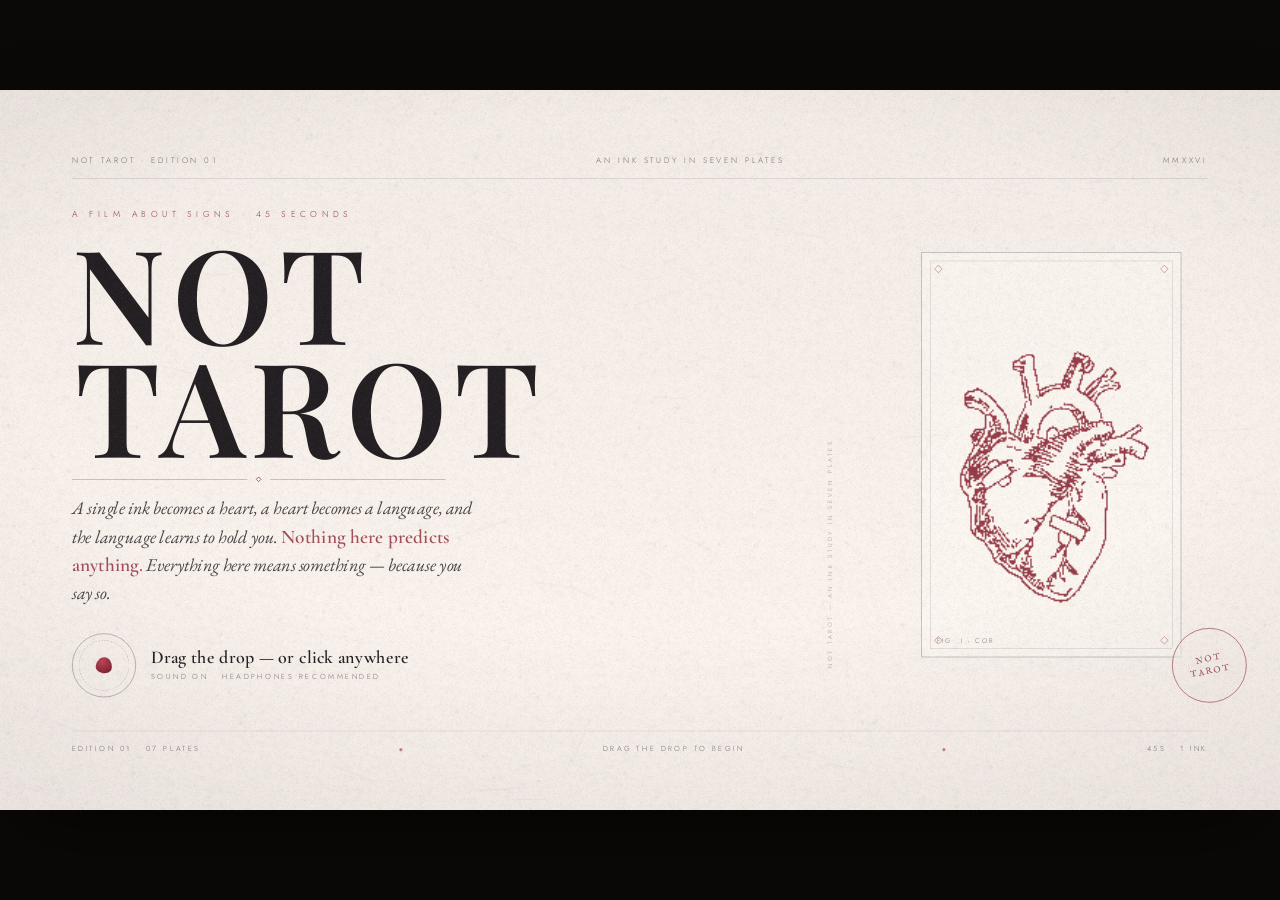
==== index.html @ 6664eb89 "decor pass: plate ornaments, index rail, symbol tooltips, keys 1-7" ====
<!DOCTYPE html>
<html lang="en" data-film="not-tarot">
<head>
<meta charset="utf-8">
<meta name="viewport" content="width=device-width,initial-scale=1,viewport-fit=cover">
<title>NOT TAROT — An Ink Study in Seven Plates</title>
<meta name="description" content="A 45-second ink film about symbols that refuse to mean one thing. Drag the drop, name a card, make your own meaning.">
<meta name="theme-color" content="#FAF2EC">
<style>@font-face{font-family:'Cormorant Garamond';font-style:normal;font-weight:400;font-display:block;src:url([data-uri]) format('woff2');}
@font-face{font-family:'Cormorant Garamond';font-style:normal;font-weight:500;font-display:block;src:url([data-uri]) format('woff2');}
@font-face{font-family:'Cormorant Garamond';font-style:normal;font-weight:600;font-display:block;src:url([data-uri]) format('woff2');}
@font-face{font-family:'Cormorant Garamond';font-style:italic;font-weight:400;font-display:block;src:url([data-uri]) format('woff2');}
@font-face{font-family:'Playfair Display';font-style:normal;font-weight:500;font-display:block;src:url([data-uri]) format('woff2');}
@font-face{font-family:'Playfair Display';font-style:normal;font-weight:600;font-display:block;src:url([data-uri]) format('woff2');}
@font-face{font-family:'Playfair Display';font-style:normal;font-weight:700;font-display:block;src:url([data-uri]) format('woff2');}
@font-face{font-family:'EB Garamond';font-style:normal;font-weight:400;font-display:block;src:url([data-uri]) format('woff2');}
@font-face{font-family:'EB Garamond';font-style:italic;font-weight:400;font-display:block;src:url([data-uri]) format('woff2');}
@font-face{font-family:'Jost';font-style:normal;font-weight:300;font-display:block;src:url([data-uri]) format('woff2');}
@font-face{font-family:'Jost';font-style:normal;font-weight:400;font-display:block;src:url([data-uri]) format('woff2');}
@font-face{font-family:'Jost';font-style:normal;font-weight:500;font-display:block;src:url([data-uri]) format('woff2');}
@font-face{font-family:'IM Fell English SC';font-style:normal;font-weight:400;font-display:block;src:url([data-uri]) format('woff2');}
@font-face{font-family:'Pinyon Script';font-style:normal;font-weight:400;font-display:block;src:url([data-uri]) format('woff2');}</style>
<style>/* ===== base.css ===== */
/* =====================================================================
   NOT TAROT — v4 “ANTIQUE PLATE” EDITION
   base.css — palette, type, stage, paper, chrome, film treatment
   ===================================================================== */
:root{
  --pageWhite:#FEFAF9; --cream:#FAF2EC; --blush:#F7C7C7; --rose:#F6B7CC;
  --paleRose:#FCE9EF; --mauve:#D8A5B8; --plum:#241F22; --berry:#8F2C3B;
  --crimson:#B01F38; --gold:#7B5521; --lamp:#14100F; --env:#0B0908;
  --bone:#F7F2E6; --lilac:#CFC3D2; --mint:#B7D8DC; --warm:#FFF8EE;

  --f-display:'Cormorant Garamond',Georgia,serif;
  --f-word:'Playfair Display',Georgia,serif;
  --f-mono:'Jost','Futura','Century Gothic',sans-serif;
  --f-cap:'EB Garamond',Georgia,serif;
  --f-fell:'IM Fell English SC',Georgia,serif;

  --ink:var(--plum);
  --ink-soft:rgba(36,31,34,.62);
  --hair:rgba(36,31,34,.34);

  --s:1;
  --vw:1920px; --vh:1080px;
}
*{box-sizing:border-box;-webkit-font-smoothing:antialiased;-moz-osx-font-smoothing:grayscale;}
html,body{height:100%;}
html{text-size-adjust:100%;}
body{
  margin:0;background:var(--env);color:var(--plum);
  font-family:var(--f-display);
  overflow:hidden;overscroll-behavior:none;
  -webkit-tap-highlight-color:transparent;
}
body.capture{background:var(--cream);}
button{font:inherit;color:inherit;background:none;border:0;padding:0;cursor:pointer;}
a{color:inherit;}
::selection{background:var(--berry);color:var(--bone);}

/* ---------------------------------------------------------------- fit / stage */
#fit{position:fixed;inset:0;display:grid;place-items:center;overflow:hidden;}
#stage{
  position:absolute;left:50%;top:50%;width:1920px;height:1080px;
  transform:translate(-50%,-50%) scale(var(--s));
  transform-origin:50% 50%;
  isolation:isolate;overflow:hidden;
  background:var(--cream);
  box-shadow:0 42px 120px -30px rgba(0,0,0,.72),0 2px 0 rgba(255,255,255,.05) inset;
  cursor:none;
}
body.capture #stage{box-shadow:none;cursor:default;}
body.vertical #stage{box-shadow:none;}

/* ------------------------------------------------------------------- paper */
.paper{
  position:absolute;inset:0;background-size:cover;background-position:center;
  opacity:0;will-change:opacity,filter;
}
#paperA{opacity:1;}
#paperTone{
  position:absolute;inset:0;opacity:0;pointer-events:none;
  will-change:opacity;
}

/* -------------------------------------------------------------------- art */
#art{position:absolute;inset:0;will-change:transform;transform-origin:50% 50%;}
#scenes,#fx{position:absolute;inset:0;}
#fx{pointer-events:none;z-index:60;}
.scene{position:absolute;inset:0;display:none;overflow:hidden;}
.scene.on{display:block;}
.scene *{will-change:transform,opacity;}
.sym{
  position:absolute;background-repeat:no-repeat;background-position:center;
  background-size:contain;pointer-events:none;
}

/* -------------------------------------------------------- film treatment */
/* painted with normal compositing: RGB paper, RGBA grain / vignette / plate.
   no mix-blend-mode here — a parent opacity / stacking context can silence it. */
#plateShadow{position:absolute;inset:0;background-size:100% 100%;opacity:.42;pointer-events:none;}
#vignette{position:absolute;inset:0;background-size:100% 100%;opacity:.55;pointer-events:none;}
#grain{position:absolute;inset:0;pointer-events:none;z-index:70;}
#grain i{
  position:absolute;inset:-72px;display:block;opacity:0;
  background-repeat:repeat;background-size:224px 224px;
  will-change:opacity,background-position;
}

/* ------------------------------------------------------------------ chrome */
#chrome{
  position:absolute;inset:0;pointer-events:none;z-index:40;
  color:var(--ink);
  font-family:var(--f-mono);font-weight:300;
  transition:color .001s;
}
#rules{position:absolute;inset:0;width:100%;height:100%;overflow:visible;}
#rules rect,#rules path{fill:none;}
.hdr,.ftr{
  position:absolute;left:100px;right:100px;
  display:flex;align-items:baseline;justify-content:space-between;gap:24px;
  font-size:13px;line-height:1;letter-spacing:.30em;text-transform:uppercase;
  opacity:.78;white-space:nowrap;
}
.hdr{top:96px;}
.ftr{bottom:96px;font-size:11.5px;letter-spacing:.26em;opacity:.62;}
.hdr span,.ftr span{display:inline-block;}
#hdR{text-align:right;font-variant-numeric:tabular-nums;}
#ftR{text-align:right;}
.ftd{color:var(--berry);opacity:.9;font-size:9px;transform:translateY(-1px);}
#hdC{font-family:var(--f-cap);font-style:italic;font-size:16px;letter-spacing:.10em;text-transform:none;color:var(--berry);opacity:.92;}
.hdr span,#hdC{transition:color .001s;}
/* on the only black plate the berry ink disappears — re-ink the small type */
body.dark #hdC{color:var(--bone);opacity:.72;}
body.dark #capT,body.dark #capN{color:var(--gold);}
body.dark #ftd{color:var(--gold);}
body.dark .ftd{color:var(--gold);}

#cap{position:absolute;left:100px;bottom:148px;display:flex;align-items:baseline;gap:16px;max-width:820px;}
#capN{font-family:var(--f-fell);font-size:14px;letter-spacing:.16em;opacity:.5;transform:translateY(-2px);white-space:nowrap;}
#capT{font-family:var(--f-cap);font-style:italic;font-size:26px;line-height:1.25;color:var(--berry);opacity:.9;letter-spacing:.012em;}

/* registration marks — pattern of etched corner crosses */
.mk{
  position:absolute;width:18px;height:18px;opacity:.34;
  background:
    linear-gradient(currentColor,currentColor) 50% 0/1px 100% no-repeat,
    linear-gradient(currentColor,currentColor) 0 50%/100% 1px no-repeat;
}
.mk::after{
  content:"";position:absolute;left:50%;top:50%;width:6px;height:6px;
  transform:translate(-50%,-50%) rotate(45deg);
  border:1px solid currentColor;background:transparent;
}
.mk-tl{left:50px;top:50px;} .mk-tr{right:50px;top:50px;}
.mk-bl{left:50px;bottom:50px;} .mk-br{right:50px;bottom:50px;}

/* --------------------------------------------------------------- vertical */
#verticalFrame{position:fixed;inset:0;display:none;pointer-events:none;z-index:5;}
body.vertical #verticalFrame{display:block;}
.vf-top,.vf-bot{
  position:absolute;left:0;right:0;display:flex;flex-direction:column;
  align-items:center;justify-content:center;gap:14px;
  font-family:var(--f-mono);font-weight:300;color:var(--bone);
  text-transform:uppercase;letter-spacing:.42em;font-size:15px;
  background:var(--env);
}
.vf-top{top:0;height:calc((100vh - var(--vh)) / 2);}
.vf-bot{bottom:0;height:calc((100vh - var(--vh)) / 2);}
.vf-top em,.vf-bot em{
  font-family:var(--f-cap);font-style:italic;font-size:15px;letter-spacing:.22em;
  color:var(--gold);text-transform:none;opacity:.9;
}

/* --------------------------------------------------------------- a11y/anim */
@media (prefers-reduced-motion:reduce){
  #grain,#plateShadow,#vignette{opacity:.4;}
}
body.noanim *{animation:none!important;}

/* ===== ui.css ===== */
/* =====================================================================
   ui.css — HUD, title plate (poster), chapters, overlays, cursor
   ===================================================================== */

/* ------------------------------------------------------------------ HUD */
#hud{
  position:absolute;left:50%;bottom:30px;z-index:50;width:1240px;
  transform:translateX(-50%);
  font-family:var(--f-mono);font-weight:300;font-size:11px;letter-spacing:.26em;
  text-transform:uppercase;color:var(--plum);
  opacity:0;pointer-events:none;transition:opacity .4s ease;
}
#hud.on{opacity:1;}
#hud.live{pointer-events:auto;}
body.playing #hud.on{opacity:.96;}

.hud-bar{position:relative;height:24px;margin-bottom:12px;pointer-events:auto;cursor:none;}
.hud-line{position:absolute;left:0;right:0;top:50%;height:1px;background:rgba(36,31,34,.30);}
#hudFill{position:absolute;left:0;top:-1px;height:2px;width:0;background:var(--berry);opacity:.9;}
#hudDot{
  position:absolute;top:50%;left:0;width:9px;height:9px;margin:-4.5px 0 0 -4.5px;border-radius:50%;
  background:var(--berry);box-shadow:0 0 0 4px rgba(250,242,236,.85);
  transition:transform .18s ease;
}
.hud-bar:hover #hudDot{transform:scale(1.35);}
.hud-tip{
  position:absolute;top:-30px;left:0;padding:5px 10px 6px;
  background:rgba(36,31,34,.92);color:var(--bone);
  font-size:10px;letter-spacing:.22em;white-space:nowrap;
  opacity:0;transform:translate(-50%,4px);transition:opacity .18s ease,transform .18s ease;
  pointer-events:none;
}
.hud-bar:hover .hud-tip{opacity:1;transform:translate(-50%,0);}

.hud-row{display:flex;align-items:center;justify-content:space-between;gap:20px;pointer-events:auto;}
.hud-l,.hud-r{display:flex;align-items:center;gap:14px;}
.hud-c{display:flex;align-items:center;gap:10px;font-size:10.5px;letter-spacing:.24em;opacity:.72;font-variant-numeric:tabular-nums;}
.hud-slash{opacity:.45;}

.hb{
  position:relative;display:inline-flex;align-items:center;justify-content:center;
  height:26px;padding:0 12px;border:1px solid rgba(36,31,34,.26);
  font-size:10px;letter-spacing:.24em;text-transform:uppercase;
  color:var(--plum);background:rgba(250,242,236,.35);
  transition:background .2s ease,color .2s ease,border-color .2s ease,letter-spacing .2s ease;
  cursor:none;
}
.hb:hover{background:var(--plum);color:var(--bone);border-color:var(--plum);}
.hb-ico{width:28px;padding:0;font-size:11px;letter-spacing:0;}
#playIco{font-size:9px;transform:translateX(.5px);}
#hudAct{color:var(--berry);font-size:10px;letter-spacing:.28em;margin-left:6px;}
#bSound.off{opacity:.45;}

/* -------------------------------------------------------------- title plate */
#poster{
  position:absolute;inset:0;z-index:55;background-size:cover;background-position:center;
  opacity:1;visibility:visible;transition:opacity .7s ease,visibility .7s;
  cursor:none;overflow:hidden;
}
#poster.gone{opacity:0;visibility:hidden;pointer-events:none;}
#poster::after{
  content:"";position:absolute;inset:0;pointer-events:none;
  background:radial-gradient(120% 90% at 50% 40%,transparent 40%,rgba(36,31,34,.14) 100%);
  mix-blend-mode:multiply;
}
body.poster #chrome{opacity:0;}
#chrome{opacity:1;transition:opacity .5s ease;}

.p-wrap{position:absolute;inset:0;padding:96px 108px 84px;display:flex;flex-direction:column;}
.p-top,.p-bot{
  display:flex;align-items:center;justify-content:space-between;gap:20px;
  font-family:var(--f-mono);font-weight:300;font-size:12px;letter-spacing:.34em;
  text-transform:uppercase;color:var(--plum);opacity:.62;
}
.p-top{border-bottom:1px solid rgba(36,31,34,.24);padding-bottom:18px;}
.p-bot{border-top:1px solid rgba(36,31,34,.24);padding-top:18px;margin-top:auto;font-size:11px;}
.p-sep{color:var(--berry);font-size:8px;opacity:.9;}

.p-main{flex:1;display:grid;grid-template-columns:1fr 470px;gap:64px;align-items:center;}
.p-left{display:flex;flex-direction:column;align-items:flex-start;}
.p-kicker{
  font-family:var(--f-mono);font-weight:300;font-size:13px;letter-spacing:.52em;
  text-transform:uppercase;color:var(--berry);opacity:.9;margin-bottom:22px;
}
.p-title{
  margin:0;font-family:var(--f-word);font-weight:600;color:var(--plum);
  font-size:196px;line-height:.86;letter-spacing:.055em;
  text-transform:uppercase;
}
.p-title spam,.p-title span{display:block;}
.p-title span:nth-child(2){padding-left:4px;}
.p-rule{display:flex;align-items:center;gap:14px;margin:26px 0 20px;width:560px;max-width:100%;}
.p-rule::before,.p-rule::after{content:"";flex:1;height:1px;background:rgba(36,31,34,.35);}
.p-rule i{width:6px;height:6px;transform:rotate(45deg);border:1px solid var(--berry);display:block;}
.p-lede{
  margin:0 0 34px;font-family:var(--f-cap);font-style:italic;
  font-size:27px;line-height:1.5;color:var(--plum);opacity:.82;max-width:620px;
}
.p-lede b{font-style:normal;font-family:var(--f-display);font-weight:600;font-size:29px;color:var(--berry);}

.p-drop{
  position:relative;display:flex;align-items:center;gap:22px;
  padding:6px 0;pointer-events:auto;
}
.p-drop-ring{
  position:relative;width:96px;height:96px;flex:none;border-radius:50%;
  border:1px solid rgba(36,31,34,.42);
  display:grid;place-items:center;transition:border-color .3s ease;
}
.p-drop-ring::before{
  content:"";position:absolute;inset:9px;border-radius:50%;
  border:1px dashed rgba(36,31,34,.22);
  animation:spin 26s linear infinite;
}
@keyframes spin{to{transform:rotate(360deg);}}
.p-drop-dot{
  width:24px;height:24px;border-radius:50% 50% 50% 50%/60% 60% 40% 40%;
  background:radial-gradient(circle at 36% 30%,#C8445A,var(--berry) 62%,#5E1521);
  transform:rotate(8deg);
  box-shadow:0 0 0 0 rgba(143,44,59,.28);
  animation:dropPulse 2.6s cubic-bezier(.4,0,.2,1) infinite;
  will-change:transform;
}
@keyframes dropPulse{
  0%,100%{box-shadow:0 0 0 0 rgba(143,44,59,.30);}
  55%{box-shadow:0 0 0 16px rgba(143,44,59,0);}
}
.p-drop:hover .p-drop-ring{border-color:var(--berry);}
.p-drop-hint{display:flex;flex-direction:column;gap:7px;}
.p-drop-hint b{
  font-family:var(--f-display);font-weight:600;font-size:27px;letter-spacing:.02em;
  color:var(--plum);line-height:1;text-transform:none;
}
.p-drop-hint span{
  font-family:var(--f-mono);font-weight:300;font-size:11px;letter-spacing:.34em;
  text-transform:uppercase;color:var(--plum);opacity:.6;
}
.p-drop.dragging .p-drop-dot{animation:none;transform:scale(.86);}

.p-right{position:relative;height:640px;}
.p-plate{
  position:absolute;inset:0;border:1px solid rgba(36,31,34,.34);
  background:rgba(255,251,247,.36);
  display:grid;place-items:center;overflow:hidden;
}
.p-plate::before{
  content:"";position:absolute;inset:12px;border:1px solid rgba(36,31,34,.16);
  pointer-events:none;
}
.p-plate-art{
  width:118%;height:118%;background-repeat:no-repeat;background-position:center;
  background-size:contain;opacity:.92;
  animation:plateBreath 7.2s ease-in-out infinite;
}
@keyframes plateBreath{0%,100%{transform:scale(1) rotate(-1.1deg);}50%{transform:scale(1.022) rotate(-.4deg);}}
.p-plate figcaption{
  position:absolute;left:22px;right:22px;bottom:16px;
  display:flex;justify-content:space-between;align-items:baseline;
  font-family:var(--f-mono);font-weight:300;font-size:10px;letter-spacing:.3em;
  text-transform:uppercase;color:var(--plum);opacity:.6;
}
.p-plate .p-corner{position:absolute;width:9px;height:9px;border:1px solid var(--berry);opacity:.55;transform:rotate(45deg);}
.p-plate .c1{left:20px;top:20px;} .p-plate .c2{right:20px;top:20px;}
.p-plate .c3{left:20px;bottom:20px;} .p-plate .c4{right:20px;bottom:20px;}
.p-side{
  position:absolute;left:-104px;top:0;bottom:0;display:flex;align-items:center;
  font-family:var(--f-mono);font-weight:300;font-size:9px;letter-spacing:.42em;
  text-transform:uppercase;color:var(--plum);opacity:.42;
  writing-mode:vertical-rl;transform:rotate(180deg);
}
.p-stamp{
  position:absolute;right:-58px;bottom:-52px;width:112px;height:112px;border-radius:50%;
  border:1px solid var(--berry);display:grid;place-items:center;
  color:var(--berry);font-family:var(--f-fell);font-size:13px;letter-spacing:.18em;
  text-align:center;line-height:1.35;opacity:.8;transform:rotate(-11deg);
  background:rgba(250,242,236,.75);
}

/* --------------------------------------------------------------- chapters */
#chapters{
  position:absolute;right:26px;top:50%;transform:translateY(-50%);z-index:52;
  display:flex;flex-direction:column;gap:15px;align-items:flex-end;
  opacity:0;pointer-events:none;transition:opacity .4s ease;
}
#chapters.on{opacity:1;pointer-events:auto;}
.chap{
  position:relative;width:22px;height:22px;display:grid;place-items:center;cursor:none;
}
.chap::before{
  content:"";width:5px;height:5px;border-radius:50%;
  border:1px solid rgba(36,31,34,.55);background:transparent;
  transition:background .25s ease,transform .25s ease,border-color .25s ease;
}
.chap:hover::before{background:var(--berry);border-color:var(--berry);transform:scale(1.4);}
.chap.on::before{background:var(--berry);border-color:var(--berry);transform:scale(1.15);}
.chap .cn{
  position:absolute;right:30px;top:50%;white-space:nowrap;
  font-family:var(--f-mono);font-weight:300;font-size:10px;letter-spacing:.26em;
  text-transform:uppercase;color:var(--plum);opacity:0;
  transform:translateY(-50%) translateX(8px);
  transition:opacity .22s ease,transform .22s ease;pointer-events:none;
  background:rgba(250,242,236,.9);padding:3px 8px;
}
.chap:hover .cn{opacity:.9;transform:translateY(-50%) translateX(0);}
body.dark #chapters .chap::before{border-color:rgba(247,242,230,.5);}
body.dark #chapters .chap .cn{color:var(--bone);background:rgba(11,9,8,.8);}

/* -------------------------------------------------------------- hold ring */
#holdRing{
  position:absolute;left:50%;bottom:126px;z-index:54;transform:translate(-50%,8px) scale(.94);
  display:flex;flex-direction:column;align-items:center;gap:8px;
  opacity:0;transition:opacity .22s ease,transform .3s ease;pointer-events:none;
}
#holdRing.on{opacity:1;transform:translate(-50%,0) scale(1);}
#holdRing svg{width:58px;height:58px;}
#holdRing circle{
  fill:none;stroke:var(--berry);stroke-width:2;
  stroke-dasharray:289;stroke-dashoffset:289;
  transform:rotate(-90deg);transform-origin:50% 50%;
}
#holdRing span{font-family:var(--f-mono);font-size:9px;letter-spacing:.44em;color:var(--berry);text-transform:uppercase;}

/* ----------------------------------------------------------------- drawer */
#drawer{
  position:absolute;inset:0;z-index:58;display:grid;place-items:center;
  background:rgba(11,9,8,.82);
  opacity:0;visibility:hidden;transition:opacity .5s ease,visibility .5s;
}
#drawer.on{opacity:1;visibility:visible;}
.dw{
  position:relative;width:1060px;min-height:560px;padding:54px 56px 46px;
  background-color:var(--cream);background-size:cover;
  border:1px solid rgba(36,31,34,.3);
  box-shadow:0 40px 100px -20px rgba(0,0,0,.85);
  display:grid;grid-template-columns:400px 1fr;gap:52px;
  cursor:default;
}
.dw::before{content:"";position:absolute;inset:10px;border:1px solid rgba(36,31,34,.16);pointer-events:none;}
.dw-art{
  position:relative;height:452px;border:1px solid rgba(36,31,34,.3);
  display:grid;place-items:center;overflow:hidden;background:rgba(255,252,248,.5);
}
.dw-art .sym{position:absolute;inset:6%;width:88%;height:88%;background-size:contain;background-position:center;}
.dw-art .dw-no{
  position:absolute;left:16px;top:12px;font-family:var(--f-fell);font-size:12px;
  letter-spacing:.2em;opacity:.55;
}
.dw-art .dw-latin{
  position:absolute;left:0;right:0;bottom:12px;text-align:center;
  font-family:var(--f-mono);font-size:9.5px;letter-spacing:.36em;text-transform:uppercase;opacity:.55;
}
.dw-txt{display:flex;flex-direction:column;justify-content:center;padding-right:10px;}
.dw-kick{
  font-family:var(--f-mono);font-weight:300;font-size:10.5px;letter-spacing:.42em;
  text-transform:uppercase;color:var(--berry);margin-bottom:16px;
}
.dw-name{
  margin:0 0 8px;font-family:var(--f-display);font-weight:600;font-size:62px;
  line-height:.98;letter-spacing:.03em;text-transform:uppercase;color:var(--plum);
}
.dw-latin{font-family:var(--f-cap);font-style:italic;font-size:19px;color:var(--plum);opacity:.6;margin-bottom:22px;}
.dw-sep{width:100%;height:1px;background:rgba(36,31,34,.24);margin-bottom:22px;position:relative;}
.dw-sep::after{
  content:"◆";position:absolute;left:50%;top:50%;transform:translate(-50%,-50%);
  font-size:7px;color:var(--berry);background:var(--cream);padding:0 8px;
}
.dw-mean{
  margin:0 0 14px;font-family:var(--f-cap);font-style:italic;font-size:25px;line-height:1.42;
  color:var(--plum);opacity:.9;
}
.dw-zh{
  margin:0;font-family:var(--f-display);font-size:17px;line-height:1.75;color:var(--berry);opacity:.86;
  letter-spacing:.04em;
}
.dw-btns{display:flex;gap:12px;margin-top:34px;flex-wrap:wrap;}
.dw-btns .hb{height:34px;padding:0 18px;font-size:10.5px;}
.dw-btns .hb.primary{background:var(--plum);color:var(--bone);border-color:var(--plum);}
.dw-btns .hb.primary:hover{background:var(--berry);border-color:var(--berry);}
.dw-close{
  position:absolute;right:16px;top:12px;width:28px;height:28px;
  display:grid;place-items:center;font-family:var(--f-mono);font-size:13px;
  color:var(--plum);opacity:.55;cursor:pointer;transition:.2s;
}
.dw-close:hover{opacity:1;transform:rotate(90deg);}

/* ------------------------------------------------------------------- help */
#help{
  position:absolute;inset:0;z-index:59;display:grid;place-items:center;
  background:rgba(11,9,8,.78);opacity:0;visibility:hidden;
  transition:opacity .4s ease,visibility .4s;
}
#help.on{opacity:1;visibility:visible;}
.hp{
  width:920px;padding:48px 54px 42px;position:relative;
  background-color:var(--cream);background-size:cover;
  border:1px solid rgba(36,31,34,.3);box-shadow:0 40px 100px -20px rgba(0,0,0,.85);
}
.hp h3{
  margin:0 0 6px;font-family:var(--f-display);font-weight:600;font-size:40px;
  letter-spacing:.04em;text-transform:uppercase;
}
.hp .hp-sub{font-family:var(--f-cap);font-style:italic;font-size:18px;opacity:.65;margin-bottom:30px;}
.hp-grid{display:grid;grid-template-columns:1fr 1fr;gap:12px 48px;}
.hp-row{display:flex;align-items:baseline;justify-content:space-between;gap:18px;padding:9px 0;border-bottom:1px solid rgba(36,31,34,.14);}
.hp-row span{font-family:var(--f-cap);font-size:17px;color:var(--plum);opacity:.85;}
.hp-row kbd{
  font-family:var(--f-mono);font-size:10px;letter-spacing:.16em;
  border:1px solid rgba(36,31,34,.32);padding:4px 8px;color:var(--berry);
  background:rgba(255,255,255,.3);white-space:nowrap;
}
.hp-note{margin-top:26px;font-family:var(--f-cap);font-style:italic;font-size:16px;opacity:.6;}

/* ------------------------------------------------------------------ toast */
#toast{
  position:absolute;left:50%;bottom:150px;z-index:57;transform:translate(-50%,10px);
  padding:9px 18px 10px;background:rgba(36,31,34,.93);color:var(--bone);
  font-family:var(--f-mono);font-weight:300;font-size:10px;letter-spacing:.3em;
  text-transform:uppercase;opacity:0;pointer-events:none;
  transition:opacity .3s ease,transform .3s ease;white-space:nowrap;
}
#toast.on{opacity:1;transform:translate(-50%,0);}

/* ----------------------------------------------------------------- cursor */
#cursor{position:absolute;left:0;top:0;z-index:95;pointer-events:none;opacity:0;transition:opacity .3s ease;}
#cursor b{
  position:absolute;left:0;top:0;width:5px;height:5px;border-radius:50%;
  background:var(--berry);transform:translate(-50%,-50%);
}
#cursor i{
  position:absolute;left:0;top:0;width:26px;height:26px;border-radius:50%;
  border:1px solid rgba(143,44,59,.5);
  transform:translate(-50%,-50%);
  transition:width .25s ease,height .25s ease,border-color .25s ease,opacity .2s;
}
body.cur-on #cursor{opacity:1;}
body.cur-hot #cursor i{width:44px;height:44px;border-color:rgba(143,44,59,.95);}
body.cur-drag #cursor i{width:14px;height:14px;border-color:var(--berry);}
body.dark #cursor b{background:var(--gold);}
body.dark #cursor i{border-color:rgba(123,85,33,.7);}

/* ------------------------------------------------------------ capture mode */
body.capture #hud,body.capture #chapters,body.capture #poster,
body.capture #drawer,body.capture #help,body.capture #toast,
body.capture #cursor,body.capture #holdRing,body.capture #verticalFrame{display:none!important;}
body.capture #stage{box-shadow:none;}
body.capture #chrome{opacity:1!important;}

/* small screens: HUD scales with stage automatically (stage is transformed) */

/* ===== acts.css ===== */
/* =====================================================================
   acts.css — the eleven plates (scene art)
   all positions authored on the 1920×1080 plate
   ===================================================================== */

/* ---------------------------------------------------------------- helpers */
.abs{position:absolute;}
.lab{
  font-family:var(--f-mono);font-weight:300;font-size:11px;letter-spacing:.32em;
  text-transform:uppercase;opacity:.62;white-space:nowrap;
}
.lab.berry{color:var(--berry);opacity:.92;}
.lab.bone{color:var(--bone);}
.fell{font-family:var(--f-fell);letter-spacing:.14em;}
.ital{font-family:var(--f-cap);font-style:italic;}
.hl{height:1px;background:rgba(36,31,34,.3);transform-origin:0 50%;}
.hl.bone{background:rgba(247,242,230,.4);}
.hl.berry{background:rgba(143,44,59,.5);}
.vlab{writing-mode:vertical-rl;transform:rotate(180deg);}
.kick{
  font-family:var(--f-mono);font-weight:300;font-size:12px;letter-spacing:.5em;
  text-transform:uppercase;color:var(--berry);opacity:.9;
}
.dia{width:6px;height:6px;border:1px solid var(--berry);transform:rotate(45deg);display:inline-block;}
.ghost{opacity:.055;filter:saturate(.6);}

/* =========================================================== S1 — THE DROP */
.s1-staff{position:absolute;left:300px;top:120px;bottom:140px;width:1px;background:rgba(36,31,34,.16);}
.s1-staff.b{left:1620px;}
.s1-staff::before,.s1-staff::after{content:"";position:absolute;left:-4px;width:9px;height:1px;background:rgba(36,31,34,.4);}
.s1-staff::before{top:0;} .s1-staff::after{bottom:0;}
.s1-target{
  position:absolute;left:734px;top:540px;width:0;height:0;
}
.s1-ring{
  position:absolute;left:50%;top:50%;width:220px;height:220px;margin:-110px 0 0 -110px;
  border-radius:50%;border:1px solid rgba(36,31,34,.4);
}
.s1-ring::before{
  content:"";position:absolute;inset:-18px;border-radius:50%;
  border:1px dashed rgba(36,31,34,.18);
}
.s1-ring::after{
  content:"";position:absolute;left:50%;top:50%;width:5px;height:5px;
  margin:-2.5px 0 0 -2.5px;transform:rotate(45deg);border:1px solid var(--berry);
}
.s1-ring .tk{position:absolute;left:50%;top:50%;width:1px;height:1px;background:rgba(36,31,34,.42);transform-origin:50% 0;}
.s1-drop{
  position:absolute;left:620px;top:180px;width:44px;height:58px;margin-left:-22px;
  border-radius:48% 52% 50% 50%/66% 64% 34% 36%;
  background:var(--berry);
  transform-origin:50% 100%;will-change:transform,opacity;
}
.s1-splash{
  position:absolute;left:734px;top:540px;width:0;height:0;
}
.s1-splash i{
  position:absolute;left:50%;top:50%;width:300px;height:300px;margin:-150px 0 0 -150px;
  border-radius:50%;border:1.4px solid rgba(143,44,59,.55);opacity:0;
}
.s1-copy{position:absolute;left:1080px;top:322px;width:700px;}
.s1-copy .kick{margin-bottom:26px;}
.s1-big{
  margin:0;font-family:var(--f-display);font-weight:500;
  font-size:132px;line-height:.88;letter-spacing:.02em;text-transform:uppercase;color:var(--plum);
}
.s1-big span{display:block;}
.s1-big span:nth-child(2){color:var(--berry);font-style:italic;font-weight:400;letter-spacing:.01em;}
.s1-rule{display:flex;align-items:center;gap:14px;margin:30px 0 22px;width:520px;}
.s1-rule::before{content:"";height:1px;flex:1;background:rgba(36,31,34,.3);}
.s1-rule .dia{flex:none;}
.s1-rule::after{content:"";height:1px;width:80px;background:rgba(36,31,34,.3);}
.s1-lede{font-family:var(--f-cap);font-style:italic;font-size:26px;line-height:1.5;color:var(--plum);opacity:.78;max-width:560px;margin:0;}
.s1-vert{position:absolute;left:120px;top:400px;font-family:var(--f-mono);font-weight:300;font-size:11px;letter-spacing:.5em;text-transform:uppercase;color:var(--plum);opacity:.4;writing-mode:vertical-rl;transform:rotate(180deg);}
.s1-num{position:absolute;right:150px;top:210px;font-family:var(--f-fell);font-size:64px;color:var(--berry);opacity:.16;letter-spacing:.1em;}

/* ======================================================= S2 — THE HEART */
.s2-ecg{position:absolute;left:0;top:0;width:1920px;height:1080px;overflow:visible;}
.s2-ecg path{fill:none;stroke-linecap:round;stroke-linejoin:round;}
.s2-ruler{position:absolute;left:100px;right:100px;top:722px;height:16px;color:rgba(36,31,34,.3);}
.s2-ruler::before{
  content:"";position:absolute;inset:0;
  background-image:repeating-linear-gradient(90deg,currentColor 0 1px,transparent 1px 24px);
  -webkit-mask-image:linear-gradient(90deg,transparent,#000 8%,#000 92%,transparent);
  mask-image:linear-gradient(90deg,transparent,#000 8%,#000 92%,transparent);
}
.s2-ruler::after{
  content:"";position:absolute;left:0;right:0;top:8px;height:1px;background:rgba(36,31,34,.2);
}
.s2-heart{
  position:absolute;left:600px;top:540px;width:600px;height:600px;margin:-300px 0 0 -300px;
  background-repeat:no-repeat;background-position:center;background-size:contain;
  transform-origin:50% 52%;will-change:transform;
}
.s2-copy{position:absolute;left:1100px;top:290px;width:720px;}
.s2-copy .kick{margin-bottom:26px;}
.s2-line{overflow:hidden;margin-bottom:0;padding-bottom:.15em;}
.s2-line b{
  display:block;font-family:var(--f-display);font-weight:500;font-size:96px;
  line-height:.94;letter-spacing:.015em;text-transform:uppercase;color:var(--plum);
  transform:translateY(120%);will-change:transform;
}
.s2-line:nth-child(2) b{color:var(--berry);}
.s2-sub{display:flex;align-items:center;gap:16px;margin-top:26px;}
.s2-sub .hl{width:120px;}
.s2-sub em{font-family:var(--f-cap);font-style:italic;font-size:22px;color:var(--plum);opacity:.7;letter-spacing:.02em;}
.s2-bpm{position:absolute;left:100px;top:250px;display:flex;align-items:center;gap:12px;}
.s2-bpm i{width:6px;height:6px;border-radius:50%;background:var(--berry);display:block;}
.s2-bpm span{font-family:var(--f-mono);font-size:10.5px;letter-spacing:.3em;color:var(--plum);opacity:.6;text-transform:uppercase;}
.s2-cross{position:absolute;width:14px;height:14px;opacity:.4;}
.s2-cross::before,.s2-cross::after{content:"";position:absolute;background:var(--plum);}
.s2-cross::before{left:50%;top:0;width:1px;height:100%;}
.s2-cross::after{top:50%;left:0;height:1px;width:100%;}
.s2-note{position:absolute;right:110px;top:760px;text-align:right;}
.s2-note p{margin:0;font-family:var(--f-cap);font-style:italic;font-size:20px;color:var(--plum);opacity:.55;line-height:1.45;}
.s2-note .lab{margin-top:10px;display:block;opacity:.45;}

/* ======================================================= S3 — THE SIGNS */
.s3-ring{position:absolute;left:0;top:0;width:1920px;height:1080px;overflow:visible;}
.s3-ring circle,.s3-ring line{fill:none;stroke:rgba(36,31,34,.28);stroke-width:1;}
.s3-ring .deg{stroke:rgba(36,31,34,.5);}
.s3-ring .degB{stroke:rgba(143,44,59,.5);}
.s3-sym{
  position:absolute;width:104px;height:104px;margin:-52px 0 0 -52px;
  background-repeat:no-repeat;background-position:center;background-size:contain;
  will-change:transform,opacity;
}
.s3-no{
  position:absolute;font-family:var(--f-fell);font-size:12px;letter-spacing:.16em;
  color:var(--plum);opacity:.45;transform:translate(-50%,-50%);white-space:nowrap;
}
.s3-h1,.s3-h2{
  position:absolute;left:960px;top:500px;width:620px;height:620px;margin:-310px 0 0 -310px;
  background-repeat:no-repeat;background-position:center;background-size:contain;
  will-change:transform,opacity;
}
.s3-h2{clip-path:inset(0 0 0 50%);margin-left:-310px;}
.s3-h1{clip-path:inset(0 50% 0 0);margin-left:-310px;}
.s3-title{
  position:absolute;left:0;right:0;top:890px;text-align:center;
  font-family:var(--f-display);font-weight:500;font-size:42px;letter-spacing:.34em;
  text-transform:uppercase;color:var(--plum);
}
.s3-title em{font-style:normal;color:var(--berry);}
.s3-sub{position:absolute;left:0;right:0;top:946px;text-align:center;font-family:var(--f-cap);font-style:italic;font-size:20px;color:var(--plum);opacity:.6;}
.s3-core{position:absolute;left:960px;top:500px;width:0;height:0;opacity:0;will-change:opacity,transform;}
.s3-core i{position:absolute;left:0;top:0;display:block;}
.s3-core .c1{width:108px;height:108px;margin:-54px 0 0 -54px;border-radius:50%;border:1px dashed rgba(143,44,59,.42);}
.s3-core .c2{width:56px;height:56px;margin:-28px 0 0 -28px;border-radius:50%;border:1px solid rgba(36,31,34,.32);}
.s3-core .c3{width:5px;height:5px;margin:-2.5px 0 0 -2.5px;transform:rotate(45deg);border:1px solid var(--berry);}
.s3-core .rn{position:absolute;left:0;top:66px;transform:translateX(-50%);font-family:var(--f-fell);font-size:12px;letter-spacing:.3em;color:var(--berry);opacity:.55;white-space:nowrap;}
.s3-ghost{
  position:absolute;left:0;right:0;top:190px;text-align:center;pointer-events:none;
  font-family:var(--f-fell);font-size:330px;line-height:1;color:var(--berry);opacity:0;letter-spacing:.02em;
}
.s3-vert{position:absolute;left:150px;top:50%;transform:translateY(-50%) rotate(180deg);writing-mode:vertical-rl;font-family:var(--f-mono);font-size:10px;letter-spacing:.46em;text-transform:uppercase;opacity:.4;color:var(--plum);}
.s3-vert.b{left:auto;right:150px;transform:translateY(-50%);}

/* ======================================================= S4 — THE WITNESS */
.s4-eye-svg{
  position:absolute;inset:0;width:100%;height:100%;overflow:visible;
  will-change:transform,opacity;
}
.s4-eye-svg path,.s4-eye-svg circle,.s4-eye-svg line,.s4-eye-svg ellipse{
  fill:none;stroke:var(--berry);stroke-linecap:round;
}
.s4-eye-svg .eye-pp{fill:var(--berry);stroke:none;}
.s4-eye-svg .eye-mid{stroke:var(--plum);opacity:.7;}
.s4-eye-svg .eye-fine{opacity:.55;}
.s4-copy{position:absolute;left:132px;top:322px;width:760px;}
.s4-copy .kick{margin-bottom:22px;}
.s4-big{margin:0;font-family:var(--f-display);font-weight:500;font-size:112px;line-height:.9;letter-spacing:.02em;text-transform:uppercase;color:var(--plum);}
.s4-big em,.s4-big span{display:block;font-style:italic;font-weight:400;color:var(--berry);}
.s4-rule{display:flex;align-items:center;gap:14px;margin:28px 0 20px;width:460px;}
.s4-rule .hl{flex:1;}
.s4-lede{margin:0;font-family:var(--f-cap);font-style:italic;font-size:25px;line-height:1.5;color:var(--plum);opacity:.74;max-width:520px;}
.s4-scale{position:absolute;left:100px;top:0;bottom:0;width:26px;}
.s4-scale i{position:absolute;left:0;width:12px;height:1px;background:rgba(36,31,34,.35);}
.s4-scale i.b{width:20px;background:rgba(36,31,34,.55);}
.s4-scale span{position:absolute;left:30px;font-family:var(--f-mono);font-size:9px;letter-spacing:.2em;opacity:.45;transform:translateY(-50%);}
.s4-look{position:absolute;left:1240px;top:872px;transform:translateX(-50%);font-family:var(--f-mono);font-size:10px;letter-spacing:.42em;text-transform:uppercase;color:var(--berry);opacity:.7;}
.s4-fig{position:absolute;left:1240px;top:222px;transform:translateX(-50%);}

/* ======================================================= S5 — THE WORLD */
.s5-grid{
  position:absolute;left:800px;top:150px;width:944px;height:780px;
  display:grid;grid-template-columns:repeat(5,1fr);grid-template-rows:repeat(5,1fr);
  border-left:1px solid rgba(36,31,34,.28);border-top:1px solid rgba(36,31,34,.28);
}
.s5-cell{
  position:relative;border-right:1px solid rgba(36,31,34,.24);border-bottom:1px solid rgba(36,31,34,.24);
  display:grid;place-items:center;transition:background .3s ease;
}
.s5-cell:hover{background:rgba(143,44,59,.045);}
.s5-sym{
  width:96px;height:96px;background-repeat:no-repeat;background-position:center;background-size:contain;
  transform:scale(0);opacity:0;will-change:transform,opacity;transition:transform .25s ease;
}
.s5-cell:hover .s5-sym{transform:scale(1.12)!important;}
.s5-no{position:absolute;left:7px;top:5px;font-family:var(--f-fell);font-size:9px;letter-spacing:.1em;color:var(--plum);opacity:.4;}
.s5-left{position:absolute;left:132px;top:214px;width:620px;}
.s5-left .kick{margin-bottom:22px;}
.s5-h{margin:0;font-family:var(--f-display);font-weight:500;font-size:98px;line-height:.92;letter-spacing:.01em;text-transform:uppercase;color:var(--plum);}
.s5-h em{font-style:italic;font-weight:400;color:var(--berry);display:block;}
.s5-rule{display:flex;align-items:center;gap:12px;margin:26px 0 20px;}
.s5-rule .hl{flex:1;}
.s5-para{margin:0;font-family:var(--f-cap);font-size:19px;line-height:1.72;color:var(--plum);opacity:.78;}
.s5-para::first-letter{
  font-family:var(--f-display);font-weight:600;font-size:64px;line-height:.8;
  color:var(--berry);float:left;margin:6px 10px 0 0;
}
.s5-hover{
  position:absolute;left:132px;top:820px;width:600px;display:flex;align-items:baseline;gap:16px;
  padding-top:14px;border-top:1px solid rgba(36,31,34,.24);
}
.s5-hover .num{font-family:var(--f-fell);font-size:13px;letter-spacing:.16em;color:var(--berry);opacity:.8;white-space:nowrap;}
.s5-hover .nm{font-family:var(--f-mono);font-weight:300;font-size:11px;letter-spacing:.3em;text-transform:uppercase;color:var(--plum);opacity:.65;white-space:nowrap;}
.s5-hover .ds{font-family:var(--f-cap);font-style:italic;font-size:16px;color:var(--plum);opacity:.5;overflow:hidden;text-overflow:ellipsis;white-space:nowrap;}
.s5-count{position:absolute;left:800px;top:96px;font-family:var(--f-mono);font-size:10px;letter-spacing:.34em;text-transform:uppercase;opacity:.45;}
.s5-foot{position:absolute;left:800px;top:962px;right:132px;display:flex;justify-content:space-between;font-family:var(--f-mono);font-size:9.5px;letter-spacing:.3em;text-transform:uppercase;color:var(--plum);opacity:.4;}

/* ======================================================= S6 — THE DECK (black) */
.s6-ink{
  position:absolute;inset:0;background:var(--env);
  -webkit-mask-repeat:no-repeat;mask-repeat:no-repeat;
  -webkit-mask-position:center;mask-position:center;
  -webkit-mask-size:100% 100%;mask-size:100% 100%;
  will-change:transform,opacity;
}
.s6-ink.b{background:var(--lamp);}
.s6-tear{position:absolute;left:0;top:0;width:1920px;height:1080px;overflow:visible;}
.s6-tear path{fill:none;stroke:rgba(247,242,230,.72);stroke-width:1.3;}
.s6-card{
  position:absolute;left:500px;top:190px;width:440px;height:660px;
  border:1px solid rgba(247,242,230,.68);
  will-change:transform,opacity;
}
.s6-card::before{content:"";position:absolute;inset:14px;border:1px solid rgba(247,242,230,.26);}
.s6-card .s6-hw{
  position:absolute;left:50%;top:50%;width:300px;height:300px;margin:-150px 0 0 -150px;
  background-repeat:no-repeat;background-position:center;background-size:contain;opacity:.1;
}
.s6-card .s6-ln{position:absolute;left:26px;right:26px;top:34px;height:1px;background:rgba(247,242,230,.3);}
.s6-card .s6-cap{
  position:absolute;left:0;right:0;bottom:26px;text-align:center;
  font-family:var(--f-mono);font-size:9px;letter-spacing:.4em;text-transform:uppercase;color:var(--bone);opacity:.55;
}
.s6-copy{position:absolute;left:1050px;top:322px;width:660px;}
.s6-copy .kick{color:var(--gold);margin-bottom:24px;}
.s6-big{
  margin:0;font-family:var(--f-display);font-weight:500;font-size:118px;line-height:.88;
  letter-spacing:.03em;text-transform:uppercase;color:var(--bone);
}
.s6-big em,.s6-big span{display:block;font-style:italic;font-weight:400;color:var(--gold);}
.s6-num{
  position:absolute;left:1372px;top:596px;font-family:var(--f-fell);font-size:238px;line-height:1;
  letter-spacing:.02em;color:var(--bone);opacity:0;will-change:transform,opacity;
}
.s6-pile{
  position:absolute;left:500px;top:190px;width:440px;height:660px;
  border:1px solid rgba(247,242,230,.22);will-change:transform,opacity;
}
.s6-pile.p2{border-color:rgba(247,242,230,.14);}
.s6-rule{display:flex;align-items:center;gap:14px;margin:30px 0 20px;width:480px;}
.s6-rule .hl{flex:1;background:rgba(247,242,230,.3);}
.s6-rule .dia{border-color:var(--gold);}
.s6-lede{margin:0;font-family:var(--f-cap);font-style:italic;font-size:24px;line-height:1.5;color:var(--bone);opacity:.62;max-width:480px;}
.s6-pull{
  position:absolute;left:720px;top:900px;width:0;height:0;
}
.s6-pull span{
  position:absolute;left:50%;top:0;transform:translateX(-50%);
  font-family:var(--f-mono);font-size:9.5px;letter-spacing:.4em;text-transform:uppercase;color:rgba(247,242,230,.62);
}
.s6-pull i{position:absolute;left:50%;top:22px;width:1px;height:56px;background:linear-gradient(var(--gold),transparent);}
.s6-vert{position:absolute;left:132px;top:50%;transform:translateY(-50%) rotate(180deg);writing-mode:vertical-rl;font-family:var(--f-mono);font-size:10px;letter-spacing:.5em;text-transform:uppercase;color:var(--bone);opacity:.35;}
.s6-corner{position:absolute;width:120px;height:120px;border-color:rgba(247,242,230,.3);border-style:solid;border-width:0;}
.s6-corner.tl{left:64px;top:64px;border-left-width:1px;border-top-width:1px;}
.s6-corner.br{right:64px;bottom:64px;border-right-width:1px;border-bottom-width:1px;}

/* ======================================================= S7 — THE DRAW */
.s7-halo{
  position:absolute;left:1180px;top:540px;width:1240px;height:1240px;margin:-620px 0 0 -620px;
  background-repeat:no-repeat;background-position:center;background-size:contain;opacity:.05;
  will-change:transform;
}
.cwrap{
  position:absolute;left:500px;top:190px;width:440px;height:660px;perspective:1600px;
  will-change:transform,opacity;
}
.cface{
  position:absolute;inset:0;transform-style:preserve-3d;
  transition:transform .9s cubic-bezier(.22,.9,.24,1);
  will-change:transform;
}
.cf,.cb{
  position:absolute;inset:0;backface-visibility:hidden;-webkit-backface-visibility:hidden;
  border:1px solid var(--berry);background-color:var(--cream);background-size:cover;background-position:center;
  box-shadow:0 18px 50px -22px rgba(36,31,34,.55);
  overflow:hidden;
}
.cf::before{content:"";position:absolute;inset:14px;border:1px solid rgba(143,44,59,.42);pointer-events:none;}
.cf::after{content:"";position:absolute;inset:22px;border:1px solid rgba(36,31,34,.1);pointer-events:none;}
.cf-top{
  position:absolute;left:30px;right:30px;top:24px;display:flex;justify-content:space-between;
  font-family:var(--f-mono);font-weight:300;font-size:9.5px;letter-spacing:.3em;text-transform:uppercase;
  color:var(--plum);opacity:.62;
}
.cf-art{
  position:absolute;left:-9%;top:3%;width:118%;height:79%;
  background-repeat:no-repeat;background-position:center;background-size:contain;opacity:.96;
}
.cf-bot{position:absolute;left:26px;right:26px;bottom:30px;text-align:center;}
.cf-name{font-family:var(--f-display);font-weight:600;font-size:35px;line-height:1;letter-spacing:.16em;text-transform:uppercase;color:var(--plum);}
.cf-latin{margin-top:8px;font-family:var(--f-cap);font-style:italic;font-size:15px;color:var(--berry);opacity:.8;}
.cf-orn{position:absolute;width:5px;height:5px;border:1px solid rgba(143,44,59,.6);transform:rotate(45deg);}
.cf-orn.a{left:24px;top:74px;} .cf-orn.b{right:24px;top:74px;}
.cf-orn.c{left:24px;bottom:100px;} .cf-orn.d{right:24px;bottom:100px;}
.cb{
  transform:rotateY(180deg);background:var(--berry);border-color:var(--berry);
}
.cb::before{content:"";position:absolute;inset:14px;border:1px solid rgba(247,242,230,.42);}
.cb-in{position:absolute;inset:34px;display:flex;flex-direction:column;align-items:center;justify-content:center;text-align:center;gap:16px;color:var(--bone);}
.cb-top{position:absolute;left:0;right:0;top:30px;text-align:center;font-family:var(--f-mono);font-size:9px;letter-spacing:.36em;text-transform:uppercase;opacity:.62;}
.cb-en{font-family:var(--f-cap);font-style:italic;font-size:24px;line-height:1.42;opacity:.95;max-width:330px;}
.cb-dia{width:5px;height:5px;border:1px solid var(--bone);transform:rotate(45deg);opacity:.6;}
.cb-zh{font-family:var(--f-display);font-size:16px;line-height:1.7;opacity:.82;letter-spacing:.03em;}
.cb-bot{position:absolute;left:0;right:0;bottom:28px;text-align:center;font-family:var(--f-fell);font-size:11px;letter-spacing:.3em;opacity:.6;}

.c-copy{position:absolute;left:1050px;top:296px;width:700px;}
.c-progress{display:flex;align-items:center;gap:12px;margin-bottom:22px;}
.c-progress .lab{opacity:.5;}
.c-progress .hl{width:90px;}
.c-name{
  margin:0;font-family:var(--f-display);font-weight:600;font-size:92px;line-height:.92;
  letter-spacing:.03em;text-transform:uppercase;color:var(--plum);
}
.c-latin{margin-top:10px;font-family:var(--f-cap);font-style:italic;font-size:23px;color:var(--berry);opacity:.85;}
.c-sep{display:flex;align-items:center;gap:13px;margin:24px 0 20px;width:520px;}
.c-sep .hl{flex:1;}
.c-mean{margin:0 0 14px;font-family:var(--f-cap);font-style:italic;font-size:29px;line-height:1.4;color:var(--plum);opacity:.9;max-width:600px;}
.c-zh{margin:0;font-family:var(--f-display);font-size:18px;line-height:1.75;color:var(--berry);opacity:.86;letter-spacing:.04em;max-width:560px;}
.c-hint{margin-top:26px;display:flex;align-items:center;gap:10px;font-family:var(--f-mono);font-size:9.5px;letter-spacing:.34em;text-transform:uppercase;color:var(--plum);opacity:.42;}
.c-hint::before{content:"";width:22px;height:1px;background:rgba(36,31,34,.45);}
.c-fig{position:absolute;left:1050px;top:210px;font-family:var(--f-fell);font-size:13px;letter-spacing:.2em;color:var(--plum);opacity:.45;}
.c-fig::before{content:"";display:block;width:44px;height:1px;background:rgba(36,31,34,.35);margin-bottom:10px;}

.fan{position:absolute;right:110px;bottom:150px;width:300px;height:360px;}
.fcard{
  position:absolute;left:0;bottom:0;width:186px;height:264px;
  border:1px solid var(--berry);background-color:var(--cream);background-size:cover;background-position:center;
  box-shadow:0 10px 26px -14px rgba(36,31,34,.5);
  transform-origin:50% 100%;will-change:transform,opacity;
}
.fcard::before{content:"";position:absolute;inset:6px;border:1px solid rgba(143,44,59,.35);}
.fcard .fs{
  position:absolute;left:8%;top:12%;width:84%;height:58%;
  background-repeat:no-repeat;background-position:center;background-size:contain;
}
.fcard .fn{
  position:absolute;left:0;right:0;bottom:14px;text-align:center;
  font-family:var(--f-mono);font-size:8px;letter-spacing:.24em;text-transform:uppercase;color:var(--plum);opacity:.6;
}
.s7-count{position:absolute;right:110px;bottom:94px;font-family:var(--f-mono);font-size:9.5px;letter-spacing:.34em;text-transform:uppercase;color:var(--plum);opacity:.4;text-align:right;}

/* ======================================================= S8 — THE TOTEM */
.s8-ring{position:absolute;left:0;top:0;width:1920px;height:1080px;overflow:visible;}
.s8-ring circle,.s8-ring line{fill:none;stroke:rgba(123,85,33,.45);stroke-width:1;}
.s8-ring .b{stroke:rgba(143,44,59,.35);}
.s8-sym{
  position:absolute;width:120px;height:120px;margin:-60px 0 0 -60px;
  background-repeat:no-repeat;background-position:center;background-size:contain;will-change:transform,opacity;
}
.s8-core{
  position:absolute;left:1218px;top:548px;width:196px;height:196px;margin:-98px 0 0 -98px;
  background-repeat:no-repeat;background-position:center;background-size:contain;will-change:transform,opacity;
}
.s8-copy{position:absolute;left:132px;top:258px;width:600px;}
.s8-copy .kick{margin-bottom:22px;}
.s8-big{margin:0;font-family:var(--f-display);font-weight:500;font-size:92px;line-height:.92;letter-spacing:.03em;text-transform:uppercase;color:var(--plum);}
.s8-big span{display:block;}
.s8-big span:nth-child(2){color:var(--berry);font-style:italic;font-weight:400;}
.s8-rule{display:flex;align-items:center;gap:14px;margin:26px 0 18px;width:440px;}
.s8-rule::before{content:"";height:1px;flex:1;background:rgba(36,31,34,.3);}
.s8-rule .dia{flex:none;}
.s8-rule::after{content:"";height:1px;width:64px;background:rgba(36,31,34,.3);}
.s8-lede{font-family:var(--f-cap);font-style:italic;font-size:23px;line-height:1.55;color:var(--plum);opacity:.74;margin:0 0 24px;}
.s8-list{display:flex;flex-direction:column;gap:8px;}
.s8-row{display:flex;align-items:baseline;gap:16px;}
.s8-row b{font-family:var(--f-mono);font-weight:300;font-size:10px;letter-spacing:.24em;color:var(--gold);opacity:.85;min-width:26px;}
.s8-row span{font-family:var(--f-mono);font-weight:400;font-size:13px;letter-spacing:.22em;text-transform:uppercase;color:var(--plum);opacity:.8;}

/* ======================================================= S9 — THE SEAL */
.s9-ring{position:absolute;left:0;top:0;width:1920px;height:1080px;overflow:visible;}
.s9-ring circle,.s9-ring line{fill:none;stroke:rgba(123,85,33,.42);stroke-width:1;}
.s9-sym{
  position:absolute;width:104px;height:104px;margin:-52px 0 0 -52px;
  background-repeat:no-repeat;background-position:center;background-size:contain;will-change:transform,opacity;
}
.s9-dia{position:absolute;width:7px;height:7px;margin:-3.5px 0 0 -3.5px;border:1px solid rgba(123,85,33,.6);transform:rotate(45deg);will-change:opacity;}
.s9-core{position:absolute;left:960px;top:468px;width:238px;height:238px;margin:-119px 0 0 -119px;}
.s9-core .sym{position:absolute;inset:0;width:100%;height:100%;background-size:contain;background-repeat:no-repeat;background-position:center;will-change:opacity,transform;}
.s9-kick{position:absolute;left:0;right:0;top:132px;text-align:center;}
.s9-word{
  position:absolute;left:0;right:0;top:846px;text-align:center;
  font-family:var(--f-display);font-weight:600;font-size:126px;letter-spacing:.26em;
  text-transform:uppercase;color:var(--plum);text-indent:.3em;
}
.s9-dia .x{display:none;}
.s9-sub{position:absolute;left:0;right:0;top:964px;text-align:center;font-family:var(--f-cap);font-style:italic;font-size:20px;color:var(--plum);opacity:.55;}
.s9-lr{position:absolute;top:900px;height:1px;width:300px;background:rgba(36,31,34,.3);}
.s9-lr.l{left:110px;} .s9-lr.r{right:110px;}
.s9-lr::after{content:"◆";position:absolute;top:50%;transform:translateY(-50%);font-size:7px;color:var(--berry);}
.s9-lr.l::after{right:-24px;} .s9-lr.r::after{left:-24px;}

/* ======================================================= S10 — COLLAPSE */
.s10-line{position:absolute;left:960px;top:598px;height:1px;width:0;background:rgba(36,31,34,.5);transform-origin:50% 50%;}
.s10-mandala{position:absolute;left:960px;top:452px;width:0;height:0;}
.s10-num{position:absolute;left:0;right:0;top:270px;text-align:center;font-family:var(--f-fell);font-size:200px;color:var(--berry);opacity:.05;letter-spacing:.2em;}
.s10-word{position:absolute;left:0;right:0;top:470px;text-align:center;font-family:var(--f-display);font-weight:500;font-size:96px;letter-spacing:.38em;text-transform:uppercase;color:var(--plum);opacity:0;}
.s10-sub{position:absolute;left:0;right:0;top:622px;text-align:center;font-family:var(--f-cap);font-style:italic;font-size:27px;color:var(--plum);opacity:0;}

/* ======================================================= S11 — THE NAME */
.s11-wrap{position:absolute;inset:0;display:flex;flex-direction:column;align-items:center;justify-content:center;gap:0;}
.s11-kick{font-family:var(--f-mono);font-weight:300;font-size:11px;letter-spacing:.6em;text-transform:uppercase;color:var(--berry);opacity:.85;margin-bottom:34px;transform:translateX(.6em);}
.s11-rule{position:relative;width:780px;height:1px;background:rgba(36,31,34,.32);margin:0 0 26px;}
.s11-rule::after{content:"◆";position:absolute;left:50%;top:50%;transform:translate(-50%,-50%);font-size:8px;color:var(--berry);background:var(--pageWhite);padding:0 12px;}
.s11-rule.b{margin:26px 0 0;width:640px;}
.s11-word{
  font-family:var(--f-word);font-weight:600;font-size:154px;line-height:.92;
  letter-spacing:.2em;text-transform:uppercase;color:var(--plum);text-indent:.2em;
  white-space:nowrap;
}
.s11-sub{
  margin-top:30px;font-family:var(--f-mono);font-weight:300;font-size:16px;letter-spacing:.66em;
  text-transform:uppercase;color:var(--berry);opacity:.92;transform:translateX(.33em);
}
.s11-col{margin-top:34px;font-family:var(--f-mono);font-weight:300;font-size:10px;letter-spacing:.42em;text-transform:uppercase;color:var(--plum);opacity:.45;transform:translateX(.21em);}
.s11-hint{
  margin-top:40px;display:flex;align-items:center;gap:14px;
  font-family:var(--f-mono);font-size:10px;letter-spacing:.36em;text-transform:uppercase;color:var(--plum);opacity:0;
}
.s11-hint::before,.s11-hint::after{content:"";width:40px;height:1px;background:rgba(36,31,34,.4);}
.s11-seal{
  position:absolute;right:236px;bottom:196px;width:150px;height:150px;
  display:grid;place-items:center;color:var(--berry);transform:rotate(-9deg) scale(.8);opacity:0;
}
.s11-seal .ring1{position:absolute;inset:0;border:1.4px solid var(--berry);border-radius:50%;}
.s11-seal .ring2{position:absolute;inset:10px;border:1px dashed rgba(143,44,59,.6);border-radius:50%;}
.s11-seal .mono{font-family:var(--f-word);font-weight:600;font-size:44px;letter-spacing:.06em;}
.s11-seal .yr{position:absolute;left:0;right:0;bottom:16px;text-align:center;font-family:var(--f-mono);font-size:8px;letter-spacing:.3em;opacity:.75;}
.s11-ghost{
  position:absolute;left:50%;top:44%;width:1180px;height:1180px;margin:-590px 0 0 -590px;
  background-repeat:no-repeat;background-position:center;background-size:contain;
  opacity:.035;pointer-events:none;
}
.s11-meta{position:absolute;left:0;right:0;bottom:176px;display:flex;justify-content:center;gap:32px;font-family:var(--f-mono);font-size:9px;letter-spacing:.38em;text-transform:uppercase;color:var(--plum);opacity:.34;}

/* ---- fix pass 1 additions ---- */
.s4-eye-svg .eye-paper{stroke:var(--page-white);opacity:.92;}
.s4-eye-svg .eye-cream{stroke:var(--cream);}
body.dark .kick{color:var(--bone);opacity:.62;}
.cwrap::before{
  content:'';position:absolute;left:-16px;top:-16px;right:-16px;bottom:-16px;
  border:1px solid rgba(143,44,59,.16);pointer-events:none;
}
.cwrap::after{
  content:'';position:absolute;left:-16px;top:-16px;width:10px;height:10px;
  border-left:1px solid rgba(143,44,59,.5);border-top:1px solid rgba(143,44,59,.5);pointer-events:none;
}

/* ===== fx.css ===== */
/* =====================================================================
   fx.css — shared transition / impact layers
   ===================================================================== */
#fx .fx{position:absolute;inset:0;pointer-events:none;will-change:opacity,transform;}

/* paper-coloured shutters — used for eyelid blinks and plate wipes */
.fx-shutter{position:absolute;left:0;right:0;height:52%;background-size:cover;background-position:center;will-change:transform;}
.fx-shutter.t{top:0;transform:translateY(-101%);}
.fx-shutter.b{bottom:0;transform:translateY(101%);}

/* expanding ink ripple rings */
.fx-ripple{
  position:absolute;left:0;top:0;border-radius:50%;
  border:1px solid rgba(143,44,59,.5);
  transform:translate(-50%,-50%) scale(.1);opacity:0;
  will-change:transform,opacity;
}

/* contact / stamp pulse — a hairline ring that snaps out */
.fx-stamp{
  position:absolute;border-radius:50%;border:1px solid rgba(143,44,59,.55);
  transform:translate(-50%,-50%) scale(.4);opacity:0;will-change:transform,opacity;
}
.fx-stamp.sq{border-radius:0;}

/* flat paper flash (very low alpha — press bounce) */
.fx-flash{background:var(--warm);opacity:0;mix-blend-mode:screen;}

/* soft ink wash bloom */
.fx-bloom{
  position:absolute;border-radius:50%;
  background:radial-gradient(circle,rgba(143,44,59,.16),rgba(143,44,59,0) 68%);
  transform:translate(-50%,-50%) scale(.5);opacity:0;will-change:transform,opacity;
}

/* gold foil sweep mask (used once, at the totem) */
.fx-foil{
  position:absolute;inset:0;background-size:cover;background-position:center;
  mix-blend-mode:multiply;opacity:0;
}

/* heavy grain burst on big transitions */
.fx-burst{background-size:448px 448px;background-repeat:repeat;mix-blend-mode:overlay;opacity:0;}

/* registration cross that appears on hard cuts */
.fx-reg{position:absolute;width:22px;height:22px;opacity:0;color:var(--berry);}
.fx-reg::before,.fx-reg::after{content:"";position:absolute;background:currentColor;}
.fx-reg::before{left:50%;top:0;width:1px;height:100%;}
.fx-reg::after{top:50%;left:0;height:1px;width:100%;}

/* click mark — one wet ink dot and an irregular halo */
.ink-ping{position:absolute;left:0;top:0;width:0;height:0;pointer-events:none;z-index:9;}
.ink-ping i{
  position:absolute;left:0;top:0;width:15px;height:15px;margin:-7.5px 0 0 -7.5px;
  border-radius:48% 52% 51% 49%/52% 47% 53% 48%;background:var(--berry);
  animation:inkPingDot .62s cubic-bezier(.2,.7,.3,1) forwards;
}
.ink-ping b{
  position:absolute;left:0;top:0;width:22px;height:22px;margin:-11px 0 0 -11px;
  border-radius:46% 54% 51% 49%/53% 47% 52% 48%;border:1px solid rgba(143,44,59,.55);
  animation:inkPingRing .86s cubic-bezier(.2,.7,.3,1) forwards;
}
.ink-ping.big i{width:26px;height:26px;margin:-13px 0 0 -13px;}
.ink-ping.big b{animation-duration:1.15s;}
@keyframes inkPingDot{
  0%{transform:scale(.3);opacity:.72}
  55%{opacity:.5}
  100%{transform:scale(1.9);opacity:0}
}
@keyframes inkPingRing{
  0%{transform:scale(.25);opacity:0}
  18%{opacity:.65}
  100%{transform:scale(6.2);opacity:0}
}
/* one-frame paper lift */
.paper-flash{
  position:absolute;inset:0;background:var(--warm-white);opacity:0;
  animation:paperFlash .38s ease-out forwards;pointer-events:none;z-index:11;
}
@keyframes paperFlash{0%{opacity:0}22%{opacity:.62}100%{opacity:0}}

/* ===== decor.css ===== */
/* =====================================================================
   decor.css — ornament, marginalia, calibration marks, plate stamps.
   Everything here is additive: it never changes an existing rule, only
   dresses the plates. Opacity is driven from JS (Extras.paint), so the
   markup stays deterministic for frame capture.
   ===================================================================== */

/* reveal gate — every decorated element starts invisible */
[data-rv]{opacity:0}

/* ---------------------------------------------------------------- ornaments */
.orn{position:absolute;pointer-events:none;color:rgba(143,44,59,.45);opacity:0}
.orn svg{display:block;width:100%;height:100%}
.orn.inv{color:rgba(247,242,230,.42)}
.orn.soft{color:rgba(36,31,34,.34)}
.fleuron{width:150px;height:32px;margin:-16px 0 0 -75px}

/* corner scroll, used on the chrome and a few plates */
.corner-orn{position:absolute;width:84px;height:84px;pointer-events:none;color:currentColor;opacity:.5}
.corner-orn svg{display:block;width:100%;height:100%}
.corner-orn.tl{left:78px;top:78px}
.corner-orn.tr{right:78px;top:78px;transform:scaleX(-1)}
.corner-orn.bl{left:78px;bottom:78px;transform:scaleY(-1)}
.corner-orn.br{right:78px;bottom:78px;transform:scale(-1,-1)}

/* ---------------------------------------------------------------- marginalia */
.marg{position:absolute;max-width:250px;font-family:'EB Garamond',Georgia,serif;
  font-style:italic;font-size:18px;line-height:1.45;letter-spacing:.005em;
  color:rgba(36,31,34,.5);pointer-events:none;opacity:0}
.marg::before{content:'';display:block;width:26px;height:1px;margin-bottom:9px;
  background:currentColor;opacity:.6}
.marg.inv{color:rgba(247,242,230,.44)}
.marg.tight{font-size:15px;line-height:1.5}

/* ------------------------------------------------------------- caliper marks */
.dim{position:absolute;height:1px;background:rgba(143,44,59,.42);pointer-events:none;opacity:0}
.dim .dim-cap{position:absolute;top:-3.5px;width:7px;height:7px;background:var(--berry,#8F2C3B);
  transform:rotate(45deg)}
.dim .dim-cap.a{left:-3.5px}
.dim .dim-cap.b{right:-3.5px}
.dim-lab{position:absolute;font-family:'Jost',system-ui,sans-serif;font-weight:300;
  font-size:9px;line-height:1;letter-spacing:.26em;text-transform:uppercase;
  color:rgba(143,44,59,.62);white-space:nowrap;pointer-events:none;opacity:0}

/* tiny cross marks (registration / sighting marks) */
.xmark{position:absolute;width:13px;height:13px;margin:-6.5px 0 0 -6.5px;
  color:rgba(36,31,34,.32);pointer-events:none;opacity:0}
.xmark svg{display:block;width:100%;height:100%}

/* ---------------------------------------------------------- plate stamp (fx) */
.plate-stamp{position:absolute;left:1782px;top:214px;width:140px;height:140px;margin:-70px 0 0 -70px;
  border:1.2px solid rgba(143,44,59,.5);border-radius:50%;
  display:flex;flex-direction:column;align-items:center;justify-content:center;
  color:rgba(143,44,59,.72);pointer-events:none;opacity:0;
  font-family:'Jost',system-ui,sans-serif;will-change:opacity,transform}
.plate-stamp::before{content:'';position:absolute;inset:6px;border:1px solid currentColor;
  border-radius:50%;opacity:.45}
.plate-stamp::after{content:'';position:absolute;inset:13px;border:1px dashed currentColor;
  border-radius:50%;opacity:.3}
.plate-stamp.inv{border-color:rgba(247,242,230,.5);color:rgba(247,242,230,.78)}
.plate-stamp .ps-cap{font-size:8px;font-weight:300;letter-spacing:.34em;text-transform:uppercase;
  margin-top:3px}
.plate-stamp .ps-num{font-family:'IM Fell English SC',Georgia,serif;font-size:44px;line-height:.92;
  letter-spacing:.03em;margin:3px 0 1px}
.plate-stamp .ps-sub{font-size:6.5px;font-weight:300;letter-spacing:.22em;text-transform:uppercase;
  opacity:.8}

/* ---------------------------------------------------------------- S1 — drop */
.s1-orb{position:absolute;width:330px;height:330px;margin:-165px 0 0 -165px;
  border:1px dashed rgba(36,31,34,.15);border-radius:50%;pointer-events:none;opacity:0}
.s1-orb.b{width:452px;height:452px;margin:-226px 0 0 -226px;
  border-color:rgba(143,44,59,.13);border-style:solid;opacity:0}
.s1-fleck{position:absolute;width:4px;height:4px;margin:-2px 0 0 -2px;border-radius:50%;
  background:var(--berry,#8F2C3B);pointer-events:none;opacity:0}

/* ---------------------------------------------------------------- S2 — grid */
.s2-grid{position:absolute;inset:0;pointer-events:none;color:rgba(36,31,34,.5)}
.s2-grid-fine{stroke:rgba(36,31,34,.075)}
.s2-grid-bold{stroke:rgba(36,31,34,.16)}
.s2-grid-area{opacity:.9}
.s2-pulser{position:absolute;width:300px;height:300px;margin:-150px 0 0 -150px;
  border:1px solid rgba(143,44,59,.5);border-radius:50%;pointer-events:none;opacity:0}

/* -------------------------------------------------------------- S3 — signs */
.s3-deco{position:absolute;inset:0;pointer-events:none;color:rgba(36,31,34,.5)}
.s3-guide{stroke:rgba(36,31,34,.14);fill:none}
.s3-guide.d{stroke:rgba(143,44,59,.2)}
.s3-num{position:absolute;font-family:'IM Fell English SC',Georgia,serif;font-size:11.5px;
  letter-spacing:.05em;color:rgba(143,44,59,.62);transform:translate(-50%,-50%);
  pointer-events:none;opacity:0}

/* --------------------------------------------------------------- S4 — eye */
.s4-orb{position:absolute;width:900px;height:900px;margin:-450px 0 0 -450px;
  border:1px dashed rgba(36,31,34,.12);border-radius:50%;pointer-events:none;opacity:0}
.s4-orb.b{width:1010px;height:1010px;margin:-505px 0 0 -505px;
  border-color:rgba(143,44,59,.1);opacity:0}
.s4-axis{position:absolute;background:rgba(36,31,34,.09);pointer-events:none;opacity:0}

/* ------------------------------------------------------------ S5 — cabinet */
.s5-frame{position:absolute;border:1px solid rgba(36,31,34,.17);pointer-events:none;opacity:0}
.s5-frame::before{content:'';position:absolute;inset:5px;border:1px solid rgba(36,31,34,.08)}
.s5-corner{position:absolute;width:12px;height:12px;margin:-6px 0 0 -6px;
  color:rgba(143,44,59,.55);pointer-events:none;opacity:0}
.s5-corner svg{display:block;width:100%;height:100%}
.s5-lat{position:absolute;left:0;right:0;bottom:8px;text-align:center;
  font-family:'Jost',system-ui,sans-serif;font-weight:300;font-size:8px;line-height:1;
  letter-spacing:.24em;text-transform:uppercase;color:rgba(36,31,34,.4);
  pointer-events:none;opacity:0}
.s5-tick{position:absolute;width:9px;height:1px;margin-top:-.5px;
  background:rgba(36,31,34,.24);pointer-events:none;opacity:0}
.s5-cell{position:relative}

/* --------------------------------------------------------------- S6 — deck */
.s6-fleck{position:absolute;width:3px;height:3px;margin:-1.5px 0 0 -1.5px;border-radius:50%;
  background:rgba(247,242,230,.55);pointer-events:none;opacity:0}
.s6-cmark{position:absolute;width:14px;height:14px;color:rgba(247,242,230,.55);
  pointer-events:none;opacity:0}
.s6-cmark svg{display:block;width:100%;height:100%}
.s6-cmark.c1{left:14px;top:14px}
.s6-cmark.c2{right:14px;top:14px}
.s6-cmark.c3{left:14px;bottom:14px}
.s6-cmark.c4{right:14px;bottom:14px}

/* --------------------------------------------------------------- S7 — draw */
.s7-orb{position:absolute;width:760px;height:760px;margin:-380px 0 0 -380px;
  border:1px dashed rgba(36,31,34,.13);border-radius:50%;pointer-events:none;opacity:0}
.s7-orb.b{width:900px;height:900px;margin:-450px 0 0 -450px;
  border-color:rgba(143,44,59,.1);opacity:0}
.c-rail{position:absolute;width:250px;pointer-events:none}
.c-rail-row{pointer-events:auto}
.c-rail .cr-cap{font-family:'Jost',system-ui,sans-serif;font-weight:300;font-size:9px;
  line-height:1;letter-spacing:.3em;text-transform:uppercase;color:rgba(36,31,34,.4);
  margin-bottom:14px}
.c-rail-row{display:flex;align-items:baseline;gap:11px;padding:7.5px 0;
  border-bottom:1px solid rgba(36,31,34,.12);cursor:pointer;
  color:rgba(36,31,34,.3);font-family:'Jost',system-ui,sans-serif;font-weight:300;
  font-size:10px;line-height:1;letter-spacing:.2em;
  transition:color .22s ease}
.c-rail-row b{font-family:'IM Fell English SC',Georgia,serif;font-weight:400;font-size:11px;
  letter-spacing:.08em;color:rgba(143,44,59,.42);transition:color .22s ease}
.c-rail-row span{overflow:hidden;white-space:nowrap}
.c-rail-row.on{color:var(--berry,#8F2C3B)}
.c-rail-row.on b{color:var(--berry,#8F2C3B)}
.c-rail-row.on span{letter-spacing:.27em}
.c-rail-row:hover{color:rgba(143,44,59,.82)}

/* -------------------------------------------------------------- S8 — totem */
.s8-deco{position:absolute;inset:0;pointer-events:none;color:rgba(123,85,33,.45)}
.s8-deco line,.s8-deco circle{stroke:rgba(123,85,33,.42);fill:none}
.s8-num{position:absolute;font-family:'IM Fell English SC',Georgia,serif;font-size:11px;
  letter-spacing:.05em;color:rgba(123,85,33,.68);transform:translate(-50%,-50%);
  pointer-events:none;opacity:0}

/* --------------------------------------------------------------- S9 — seal */
.s9-deco{position:absolute;inset:0;pointer-events:none;color:rgba(143,44,59,.4)}
.s9-deco ellipse{stroke:rgba(143,44,59,.55);fill:none}
.s9-num{position:absolute;font-family:'IM Fell English SC',Georgia,serif;font-size:11px;
  letter-spacing:.05em;color:rgba(143,44,59,.65);transform:translate(-50%,-50%);
  pointer-events:none;opacity:0}
.s9-counter{position:absolute;width:808px;height:808px;margin:-404px 0 0 -404px;
  border:1px dashed rgba(143,44,59,.22);border-radius:50%;pointer-events:none;opacity:0}

/* --------------------------------------------------------- S10 — collapse */
.s10-conv{position:absolute;height:1px;margin-top:-.5px;
  background:rgba(36,31,34,.2);transform-origin:0 50%;pointer-events:none;opacity:0}
.s10-seed{position:absolute;width:7px;height:7px;margin:-3.5px 0 0 -3.5px;border-radius:50%;
  background:var(--berry,#8F2C3B);pointer-events:none;opacity:0}

/* ------------------------------------------------------------ S11 — name */
.s11-cart{position:absolute;left:960px;top:500px;width:1180px;height:588px;
  margin:-294px 0 0 -590px;pointer-events:none;opacity:0}
.s11-cart::before{content:'';position:absolute;inset:16px;border:1px solid rgba(36,31,34,.16)}
.s11-cart::after{content:'';position:absolute;inset:23px;border:1px solid rgba(36,31,34,.08)}
.s11-cart .cc{position:absolute;width:74px;height:74px;color:rgba(143,44,59,.55)}
.s11-cart .cc svg{display:block;width:100%;height:100%}
.s11-cart .cc.tl{left:-2px;top:-2px}
.s11-cart .cc.tr{right:-2px;top:-2px;transform:scaleX(-1)}
.s11-cart .cc.bl{left:-2px;bottom:-2px;transform:scaleY(-1)}
.s11-cart .cc.br{right:-2px;bottom:-2px;transform:scale(-1,-1)}
.s11-colophon{position:absolute;left:132px;bottom:208px;
  font-family:'Jost',system-ui,sans-serif;font-weight:300;font-size:10px;line-height:1.95;
  letter-spacing:.22em;text-transform:uppercase;color:rgba(36,31,34,.4);
  pointer-events:none;opacity:0}
.s11-colophon b{display:block;font-weight:400;font-size:9px;letter-spacing:.3em;
  color:rgba(143,44,59,.65);margin-bottom:7px}

/* decorative scene svgs must never swallow pointer events (symbol hover) */
.scene svg{pointer-events:none}

/* -------------------------------------------------------------- sym tooltip */
#symTip{position:absolute;z-index:80;pointer-events:none;opacity:0;
  transform:translate(-50%,-100%);transition:opacity .16s ease;
  padding:8px 14px 9px;min-width:140px;text-align:center;
  background:rgba(250,242,236,.96);border:1px solid rgba(143,44,59,.38);
  box-shadow:0 1px 0 rgba(36,31,34,.06)}
#symTip.on{opacity:1}
#symTip .tt-k{display:block;font-family:'Jost',system-ui,sans-serif;font-weight:300;
  font-size:7.5px;line-height:1;letter-spacing:.3em;text-transform:uppercase;
  color:rgba(143,44,59,.7);margin-bottom:5px}
#symTip b{display:block;font-family:'Cormorant Garamond',Georgia,serif;font-weight:600;
  font-size:19px;line-height:1;letter-spacing:.06em;color:var(--plum,#241F22);
  text-transform:none}
#symTip em{display:block;font-family:'EB Garamond',Georgia,serif;font-style:italic;
  font-size:12px;line-height:1.3;color:rgba(36,31,34,.6);margin-top:4px;letter-spacing:.01em}
#symTip::after{content:'';position:absolute;left:50%;bottom:-4px;width:6px;height:6px;
  margin-left:-3px;background:rgba(250,242,236,.96);
  border-right:1px solid rgba(143,44,59,.38);border-bottom:1px solid rgba(143,44,59,.38);
  transform:rotate(45deg)}
body.capture #symTip{display:none}

/* capture mode keeps the film pure: no HUD, no tip, no cursor */
body.capture #cursor{display:none}
</style>
</head>
<body>
<div id="fit">
  <div id="stage" aria-label="NOT TAROT — a 45 second ink film">

    <div id="paperA" class="paper"></div>
    <div id="paperB" class="paper"></div>
    <div id="paperTone"></div>

    <div id="art">
      <div id="scenes"></div>
      <div id="fx"></div>
    </div>

    <div id="plateShadow"></div>
    <div id="vignette"></div>

    <div id="grain"><i></i><i></i><i></i><i></i></div>

    <div id="chrome">
      <svg id="rules" viewBox="0 0 1920 1080" aria-hidden="true">
        <rect x="64" y="64" width="1792" height="952" fill="none" stroke="currentColor" stroke-width="1.4" opacity=".55"/>
        <rect x="72" y="72" width="1776" height="936" fill="none" stroke="currentColor" stroke-width="0.8" opacity=".32"/>
        <path id="ruleB" d="M64 940 H288" stroke="currentColor" stroke-width="1" opacity=".45"/>
      </svg>
      <div class="mk mk-tl"></div><div class="mk mk-tr"></div>
      <div class="mk mk-bl"></div><div class="mk mk-br"></div>
      <div class="hdr">
        <span id="hdL">NOT TAROT — AN INK STUDY IN SEVEN PLATES</span>
        <span id="hdC"></span>
        <span id="hdR">PLATE I / VII</span>
      </div>
      <div class="ftr">
        <span id="ftL">FIG. I — GUTTA</span>
        <span class="ftd">◆</span>
        <span id="ftR">MMXXVI</span>
      </div>
      <div id="cap"><span id="capN">I</span><span id="capT">A single ink, listening for a pulse.</span></div>
    </div>

    <div id="hud" aria-hidden="true">
      <div class="hud-bar" id="hudBar" role="slider" aria-label="Film position">
        <div class="hud-line"><div id="hudFill"></div><div id="hudDot"></div></div>
        <div id="hudTip" class="hud-tip">00:00 · I · THE HEART</div>
      </div>
      <div class="hud-row">
        <div class="hud-l">
          <button id="bPlay" class="hb hb-ico" title="Play / pause (Space)" aria-label="Play or pause"><span id="playIco">❚❚</span></button>
          <button id="bRestart" class="hb" title="Restart (Home)">REPLAY</button>
          <span id="hudAct">I — THE HEART</span>
        </div>
        <div class="hud-c"><span id="hudClock">00:00</span><span class="hud-slash">/</span><span>00:45</span></div>
        <div class="hud-r">
          <button id="bSound" class="hb" title="Sound (M)">SOUND ON</button>
          <button id="bFull" class="hb hb-ico" title="Fullscreen (F)" aria-label="Fullscreen">⤢</button>
          <button id="bHelp" class="hb hb-ico" title="Controls (?)" aria-label="Help">?</button>
        </div>
      </div>
    </div>

    <nav id="chapters" aria-label="Chapters"></nav>
    <div id="holdRing"><svg viewBox="0 0 100 100"><circle cx="50" cy="50" r="46"/></svg><span>SLOW</span></div>

    <div id="poster" role="button" tabindex="0" aria-label="Begin the film"></div>
    <div id="drawer" aria-hidden="true"></div>
    <div id="help" aria-hidden="true"></div>
    <div id="toast" aria-live="polite"></div>
    <div id="cursor" aria-hidden="true"><b></b><i></i></div>
  </div>
</div>
<div id="verticalFrame" aria-hidden="true">
  <div class="vf-top"><span>NOT TAROT</span><em>AN INK STUDY IN SEVEN PLATES</em></div>
  <div class="vf-bot"><span>MAKE YOUR OWN MEANING.</span><em>DRAG · TAP · BREATHE</em></div>
</div>
<script>window.A={"heart_berry":"[data-uri]","heart_crimson":"[data-uri]","heart_gold":"[data-uri]","heart_plum":"[data-uri]","heart_bone":"[data-uri]","heart_mauve":"[data-uri]","eye_berry":"[data-uri]","eye_crimson":"[data-uri]","eye_gold":"[data-uri]","eye_plum":"[data-uri]","eye_bone":"[data-uri]","eye_mauve":"[data-uri]","eye_tears_berry":"[data-uri]","eye_tears_crimson":"[data-uri]","eye_tears_gold":"[data-uri]","eye_tears_plum":"[data-uri]","eye_tears_bone":"[data-uri]","eye_tears_mauve":"[data-uri]","butterfly_berry":"[data-uri]","butterfly_crimson":"[data-uri]","butterfly_gold":"[data-uri]","butterfly_plum":"[data-uri]","butterfly_bone":"[data-uri]","butterfly_mauve":"[data-uri]","tiger_berry":"[data-uri]","tiger_crimson":"[data-uri]","tiger_gold":"[data-uri]","tiger_plum":"[data-uri]","tiger_bone":"[data-uri]","tiger_mauve":"[data-uri]","unicorn_berry":"[data-uri]","unicorn_crimson":"[data-uri]","unicorn_gold":"[data-uri]","unicorn_plum":"[data-uri]","unicorn_bone":"[data-uri]","unicorn_mauve":"[data-uri]","crown_berry":"[data-uri]","crown_crimson":"[data-uri]","crown_gold":"[data-uri]","crown_plum":"[data-uri]","crown_bone":"[data-uri]","crown_mauve":"[data-uri]","mirror_berry":"[data-uri]","mirror_crimson":"[data-uri]","mirror_gold":"[data-uri]","mirror_plum":"[data-uri]","mirror_bone":"[data-uri]","mirror_mauve":"[data-uri]","compass_berry":"[data-uri]","compass_crimson":"[data-uri]","compass_gold":"[data-uri]","compass_plum":"[data-uri]","compass_bone":"[data-uri]","compass_mauve":"[data-uri]","hands_berry":"[data-uri]","hands_crimson":"[data-uri]","hands_gold":"[data-uri]","hands_plum":"[data-uri]","hands_bone":"[data-uri]","hands_mauve":"[data-uri]","wand_berry":"[data-uri]","wand_crimson":"[data-uri]","wand_gold":"[data-uri]","wand_plum":"[data-uri]","wand_bone":"[data-uri]","wand_mauve":"[data-uri]","skull_berry":"[data-uri]","skull_crimson":"[data-uri]","skull_gold":"[data-uri]","skull_plum":"[data-uri]","skull_bone":"[data-uri]","skull_mauve":"[data-uri]","moon_berry":"[data-uri]","moon_crimson":"[data-uri]","moon_gold":"[data-uri]","moon_plum":"[data-uri]","moon_bone":"[data-uri]","moon_mauve":"[data-uri]","cloud_eye_berry":"[data-uri]","cloud_eye_crimson":"[data-uri]","cloud_eye_gold":"[data-uri]","cloud_eye_plum":"[data-uri]","cloud_eye_bone":"[data-uri]","cloud_eye_mauve":"[data-uri]","scales_berry":"[data-uri]","scales_crimson":"[data-uri]","scales_gold":"[data-uri]","scales_plum":"[data-uri]","scales_bone":"[data-uri]","scales_mauve":"[data-uri]","question_berry":"[data-uri]","question_crimson":"[data-uri]","question_gold":"[data-uri]","question_plum":"[data-uri]","question_bone":"[data-uri]","question_mauve":"[data-uri]","book_berry":"[data-uri]","book_crimson":"[data-uri]","book_gold":"[data-uri]","book_plum":"[data-uri]","book_bone":"[data-uri]","book_mauve":"[data-uri]","key_berry":"[data-uri]","key_crimson":"[data-uri]","key_gold":"[data-uri]","key_plum":"[data-uri]","key_bone":"[data-uri]","key_mauve":"[data-uri]","flower_berry":"[data-uri]","flower_crimson":"[data-uri]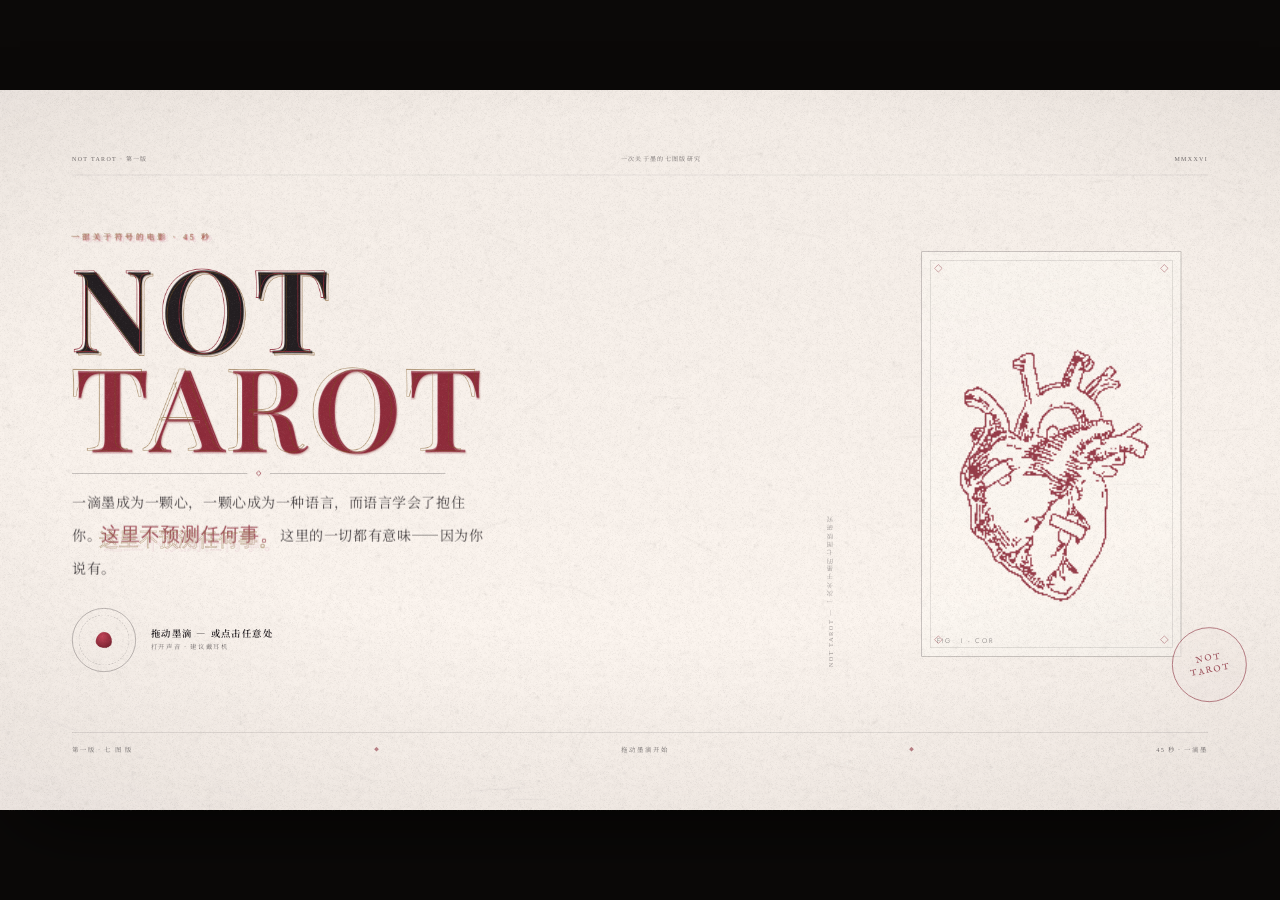
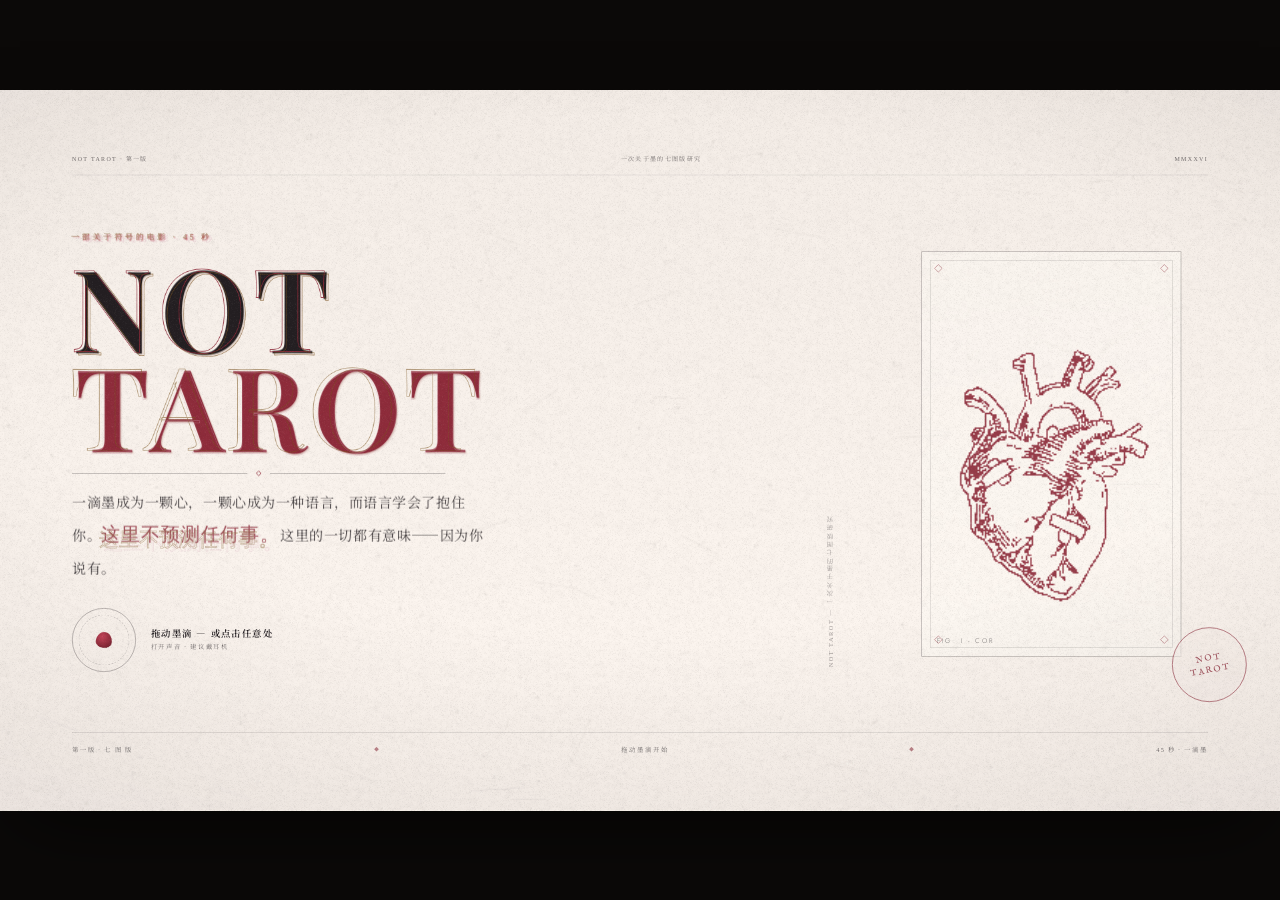
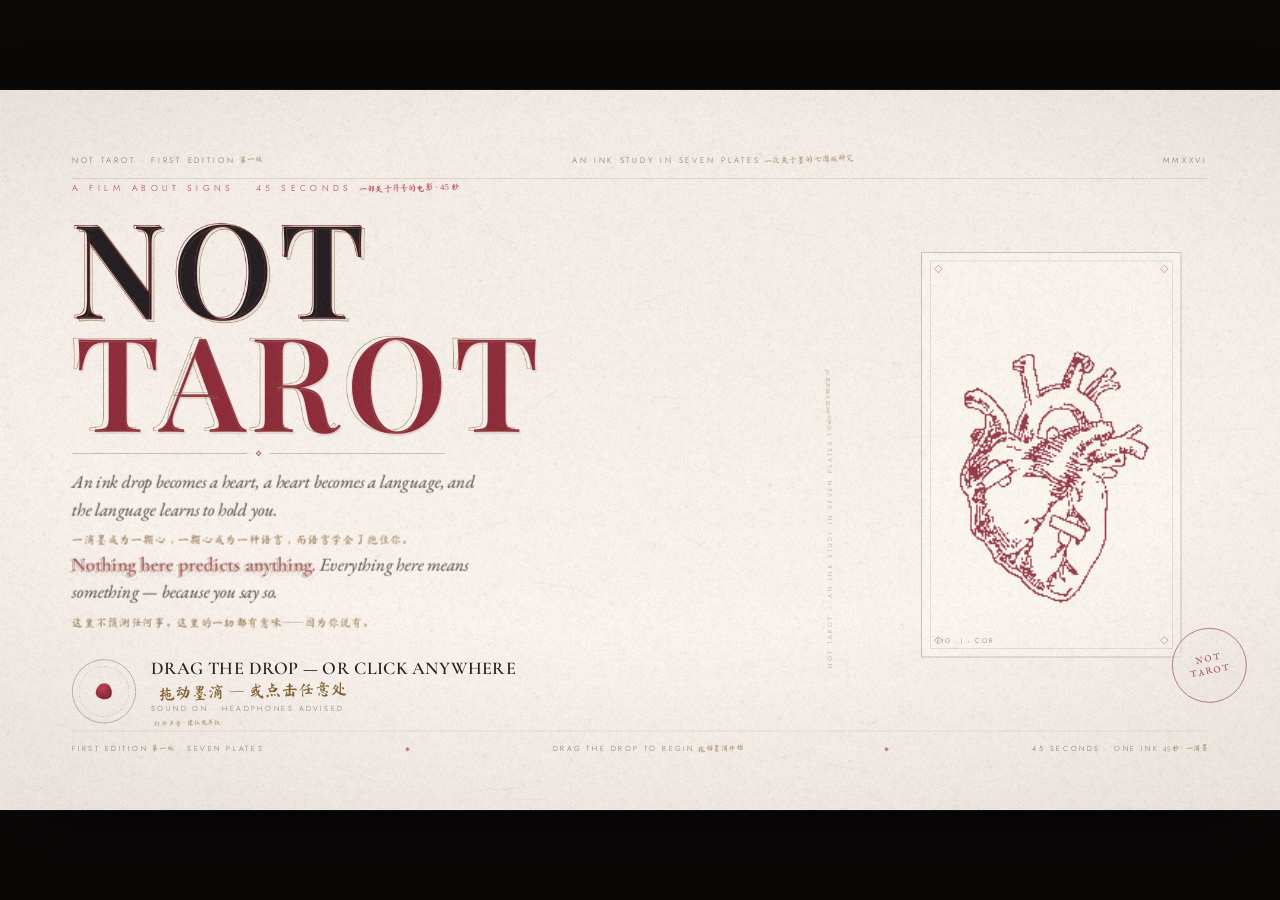
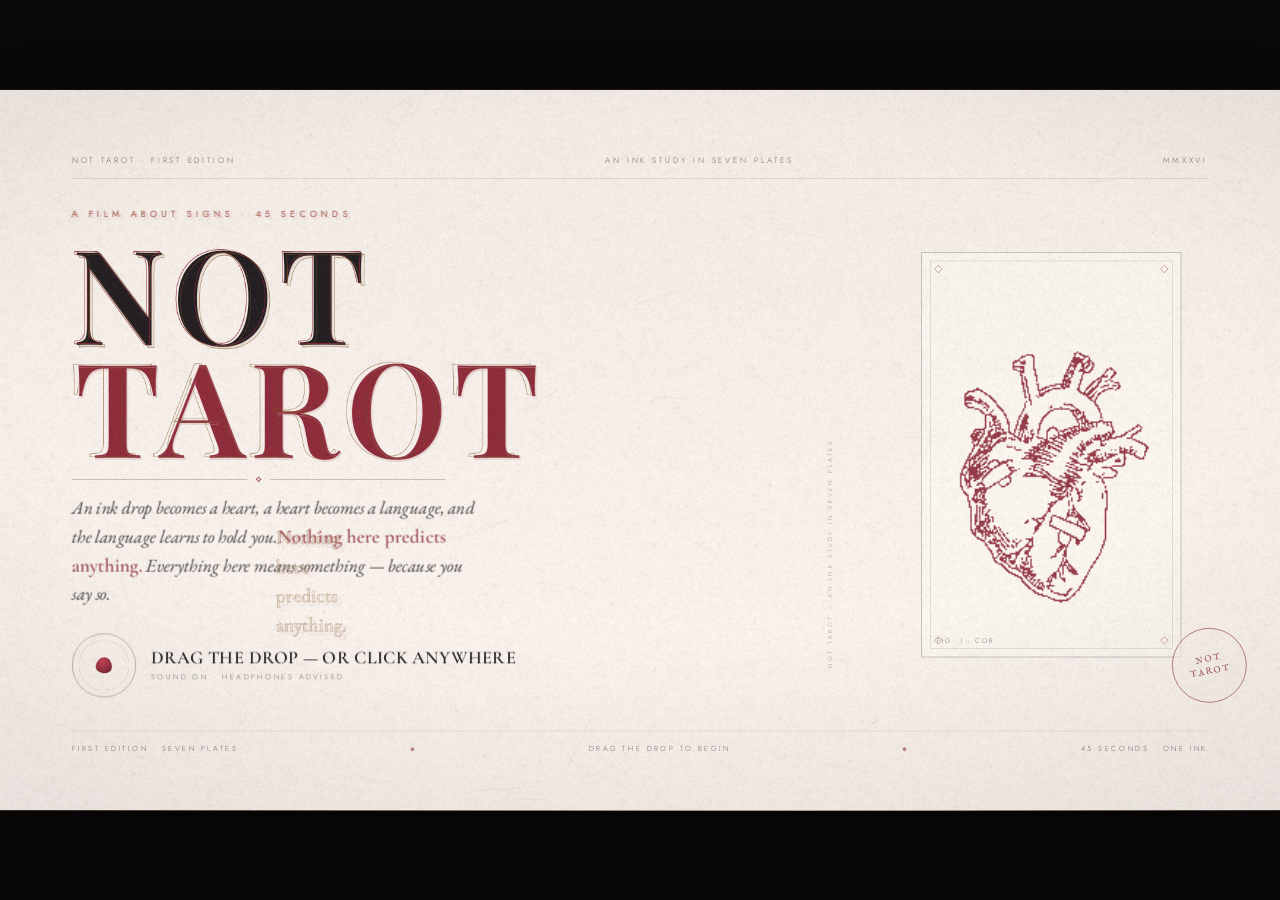
